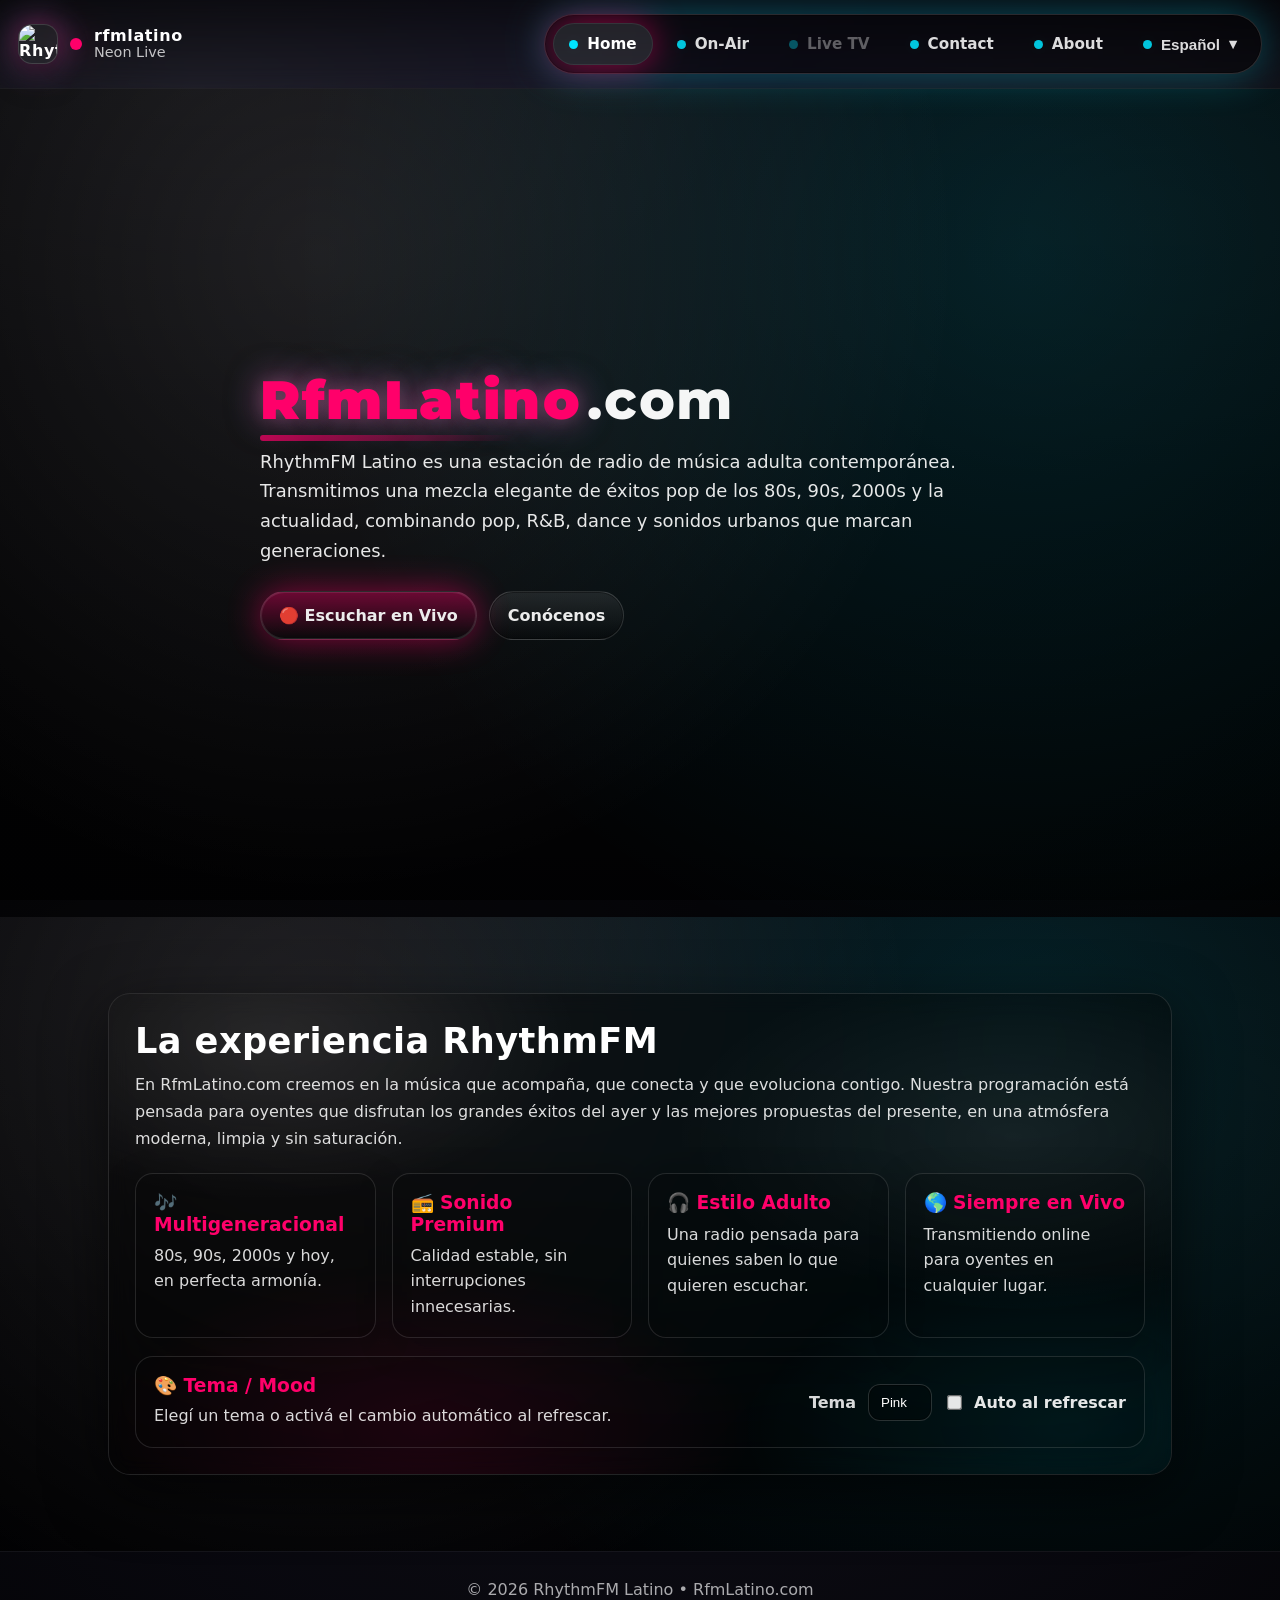
==== index.html @ 0b1e1427 "Update index.html" ====
<!DOCTYPE html>
<html lang="es" data-mood="pink">
<head>
<meta charset="UTF-8" />
<meta name="viewport" content="width=device-width, initial-scale=1.0" />
<title>RfmLatino.com | RhythmFM Latino</title>

<link rel="preconnect" href="https://fonts.googleapis.com">
<link rel="preconnect" href="https://fonts.gstatic.com" crossorigin>
<link href="https://fonts.googleapis.com/css2?family=Montserrat:wght@700;800;900&display=swap" rel="stylesheet">


<style>

.wordmark{
  font-family: "Montserrat", system-ui, sans-serif;
  font-weight: 900;
  letter-spacing: .5px;
  text-transform: none;
  display:inline-flex;
  align-items:baseline;
  gap:0;
}

.wordmark .brandA{
  color: var(--accent);
  text-shadow: 0 0 18px rgba(255,255,255,.15), var(--glow), var(--glow2);
  position:relative;
  padding-right:6px;
}

.wordmark .brandA::after{
  content:"";
  position:absolute;
  left:0;
  bottom:-8px;
  width: 78%;
  height: 6px;
  border-radius: 999px;
  background: linear-gradient(90deg, var(--accent), transparent);
  opacity:.7;
  filter: blur(.2px);
}

.wordmark .brandB{
  color:#fff;
  font-weight:800;
  opacity:.96;
}


  :root{
    --accent:#ff006a;
    --accent2:#ff6bd6;
    --accent3:#00e5ff;

    --bg1:#171628;
    --bg2:#050508;

    --card: rgba(0,0,0,.42);
    --border: rgba(255,255,255,.12);
    --shadow: 0 18px 60px rgba(0,0,0,.60);
    --glow: 0 0 34px rgba(255,0,106,.55);
    --glow2: 0 0 42px rgba(0,229,255,.32);
  }

  /* ===== MOODS ===== */
  [data-mood="pink"]{--accent:#ff006a;--accent2:#ff6bd6;--accent3:#00e5ff;--bg1:#171628;--bg2:#050508;--glow:0 0 34px rgba(255,0,106,.55);--glow2:0 0 42px rgba(0,229,255,.32);}
  [data-mood="green"]{--accent:#29ff7a;--accent2:#b7ffd8;--accent3:#00ffd5;--bg1:#0b1b12;--bg2:#040906;--glow:0 0 34px rgba(41,255,122,.45);--glow2:0 0 42px rgba(0,255,213,.28);}
  [data-mood="vapor"]{--accent:#7c4dff;--accent2:#49d6ff;--accent3:#ff4fd8;--bg1:#120d2a;--bg2:#05040b;--glow:0 0 38px rgba(124,77,255,.55);--glow2:0 0 42px rgba(255,79,216,.24);}
  [data-mood="chill"]{--accent:#ffb703;--accent2:#8ecae6;--accent3:#fb8500;--bg1:#171a1d;--bg2:#070709;--glow:0 0 34px rgba(255,183,3,.30);--glow2:0 0 38px rgba(142,202,230,.22);}

  *{box-sizing:border-box}
  html,body{height:100%}
  html{scroll-behavior:smooth}
  body{
    margin:0;
    font-family:system-ui,-apple-system,Segoe UI,Roboto,Arial,sans-serif;
    color:#fff;
    background:
      radial-gradient(900px 520px at 15% 10%, rgba(255,255,255,.08), transparent 60%),
      radial-gradient(820px 480px at 90% 25%, rgba(255,255,255,.06), transparent 55%),
      radial-gradient(circle at top, var(--bg1), var(--bg2));
    overflow-x:hidden;
  }

  /* ===== Global header bar (same style) ===== */
  .siteHeader{
    position:sticky;
    top:0;
    z-index:9999;
    padding:14px 18px;
    display:flex;
    align-items:center;
    justify-content:space-between;
    gap:14px;
    background: linear-gradient(180deg, rgba(0,0,0,.55), rgba(0,0,0,.10));
    backdrop-filter: blur(10px);
    border-bottom: 1px solid rgba(255,255,255,.08);
  }

  .brandMini{
    display:flex;
    align-items:center;
    gap:12px;
    min-width:180px;
  }

  .brandLogo{
    width:40px;
    height:40px;
    border-radius:14px;
    display:grid;
    place-items:center;
    font-weight:900;
    letter-spacing:.6px;
    background: rgba(255,255,255,.07);
    border:1px solid rgba(255,255,255,.14);
    box-shadow: 0 14px 30px rgba(0,0,0,.35), var(--glow), var(--glow2);
    overflow:hidden;
    user-select:none;
  }
  .brandLogo img{width:100%;height:100%;object-fit:cover;display:block}

  .brandDot{
    width:12px;height:12px;border-radius:50%;
    background: var(--accent);
    box-shadow: var(--glow);
    animation:pulse 1.1s infinite;
  }
  @keyframes pulse{0%,100%{transform:scale(1);opacity:1}50%{transform:scale(1.35);opacity:.65}}

  .brandText{display:flex;flex-direction:column;line-height:1.1}
  .brandText strong{font-weight:900;letter-spacing:.6px;text-transform:lowercase}
  .brandText span{opacity:.75;font-size:.9rem}

  .menuBar{
    display:flex;
    align-items:center;
    justify-content:flex-end;
    gap:10px;
    flex-wrap:wrap;
    margin-left:auto;
  }

  .menuPills{
    display:inline-flex;
    align-items:center;
    gap:8px;
    padding:8px;
    border-radius:999px;
    border:1px solid rgba(255,255,255,.14);
    background: rgba(0,0,0,.28);
    box-shadow: 0 0 0 1px rgba(0,0,0,.35) inset, var(--glow2);
  }
  .menuPills a, .menuPills button{
    appearance:none;
    border:0;
    background:transparent;
    color:#fff;
    text-decoration:none;
    font-weight:900;
    font-size:.95rem;
    padding:12px 16px;
    border-radius:999px;
    cursor:pointer;
    opacity:.86;
    transition: opacity .12s ease, transform .12s ease, background .12s ease, box-shadow .12s ease;
    display:inline-flex;
    align-items:center;
    gap:9px;
    user-select:none;
    white-space:nowrap;
  }
  .menuPills a:hover, .menuPills button:hover{
    opacity:1;
    transform: translateY(-1px);
    background: rgba(255,255,255,.07);
    box-shadow: 0 12px 28px rgba(0,0,0,.22), var(--glow2);
  }
  .menuPills a.active{
    opacity:1;
    background: rgba(255,255,255,.10);
    box-shadow: 0 0 0 1px rgba(255,255,255,.08) inset, var(--glow);
  }
  .menuPills .dot{
    width:9px;height:9px;border-radius:50%;
    background: var(--accent3);
    box-shadow: var(--glow2);
  }
  .menuPills .disabled{
    opacity:.35 !important;
    cursor:not-allowed !important;
    transform:none !important;
    background:transparent !important;
    box-shadow:none !important;
    pointer-events:none;
  }

  /* Language dropdown */
  .langWrap{position:relative;display:inline-flex}
  .langBtn{
    appearance:none;
    border:0;
    background:transparent;
    color:#fff;
    font-weight:900;
    font-size:.95rem;
    padding:12px 16px;
    border-radius:999px;
    cursor:pointer;
    opacity:.86;
    display:inline-flex;
    align-items:center;
    gap:9px;
    transition: opacity .12s ease, transform .12s ease, background .12s ease, box-shadow .12s ease;
  }
  .langBtn:hover{
    opacity:1;
    transform: translateY(-1px);
    background: rgba(255,255,255,.07);
    box-shadow: 0 12px 28px rgba(0,0,0,.22), var(--glow2);
  }
  .langMenu{
    position:absolute;
    top: calc(100% + 10px);
    right:0;
    min-width:180px;
    padding:8px;
    border-radius:16px;
    border:1px solid rgba(255,255,255,.14);
    background: rgba(0,0,0,.55);
    backdrop-filter: blur(10px);
    box-shadow: 0 20px 60px rgba(0,0,0,.55), var(--glow2);
    display:none;
    z-index:10000;
  }
  .langMenu button{
    width:100%;
    padding:10px 12px;
    border-radius:12px;
    border:0;
    background:transparent;
    color:#fff;
    font-weight:800;
    cursor:pointer;
    opacity:.92;
    text-align:left;
  }
  .langMenu button:hover{background: rgba(255,255,255,.08);opacity:1}
  .langWrap.open .langMenu{display:block}

  /* Mobile menu button + drawer */
  .mBtn{
    display:none;
    width:46px;height:46px;
    border-radius:999px;
    border:1px solid rgba(255,255,255,.14);
    background: rgba(0,0,0,.28);
    box-shadow: 0 0 0 1px rgba(0,0,0,.35) inset, var(--glow2);
    cursor:pointer;
    color:#fff;
    font-weight:900;
  }
  .drawer{
    display:none;
    position:fixed;
    top:74px;
    right:16px;
    left:16px;
    z-index:10001;
    border-radius:18px;
    border:1px solid rgba(255,255,255,.14);
    background: rgba(0,0,0,.62);
    backdrop-filter: blur(12px);
    box-shadow: 0 22px 70px rgba(0,0,0,.60), var(--glow2);
    padding:10px;
  }
  .drawer.open{display:block}
  .drawer a{
    display:flex;
    align-items:center;
    gap:10px;
    padding:12px 14px;
    border-radius:14px;
    text-decoration:none;
    color:#fff;
    opacity:.92;
    font-weight:900;
  }
  .drawer a:hover{background: rgba(255,255,255,.08);opacity:1}
  .drawer .dot{width:9px;height:9px;border-radius:50%;background:var(--accent3);box-shadow:var(--glow2)}

  @media (max-width: 900px){
    .brandMini{display:none;}
    .menuPills{display:none;}
    .mBtn{display:inline-flex;align-items:center;justify-content:center;}
    .siteHeader{justify-content:flex-end;}
  }

  /* ===== Parallax sections ===== */
  .parallax{
    position:relative;
    background-size:cover;
    background-position:center;
    background-repeat:no-repeat;
    background-attachment: fixed;
  }
  @supports (-webkit-touch-callout: none){
    .parallax{ background-attachment: scroll; } /* iOS fallback */
  }
  .overlay{
    position:absolute; inset:0;
    background:
      radial-gradient(circle at 25% 20%, rgba(255,255,255,.10), transparent 55%),
      radial-gradient(circle at 80% 20%, rgba(0,229,255,.12), transparent 60%),
      linear-gradient(180deg, rgba(0,0,0,.72), rgba(0,0,0,.82));
  }
  .container{
    position:relative;
    z-index:2;
    max-width:1100px;
    margin:0 auto;
    padding: 76px 18px;
  }

  /* ===== Hero ===== */
  .hero{
    min-height: calc(100vh - 72px);
    display:flex;
    align-items:center;
  }
  .hero h1{
    margin:0 0 14px;
    font-size: clamp(2.2rem, 5vw, 3.4rem);
    letter-spacing:1.6px;
    font-weight:900;
  }
  .hero h1 span{color:var(--accent)}
  .hero p{
    max-width:760px;
    line-height:1.65;
    opacity:.90;
    font-size: clamp(1rem, 1.4vw, 1.15rem);
    margin:0;
  }

  .actions{
    margin-top:26px;
    display:flex;
    gap:12px;
    flex-wrap:wrap;
  }
  .btn{
    display:inline-flex;
    align-items:center;
    gap:10px;
    padding:14px 18px;
    border-radius:999px;
    border:1px solid rgba(255,255,255,.14);
    background:linear-gradient(180deg, rgba(255,255,255,.10), rgba(0,0,0,.24));
    color:#fff;
    text-decoration:none;
    font-weight:900;
    opacity:.92;
    transition:transform .12s ease, box-shadow .12s ease, opacity .12s ease, background .12s ease;
    box-shadow: 0 0 0 1px rgba(0,0,0,.35) inset;
  }
  .btn:hover{
    transform: translateY(-1px);
    opacity:1;
    box-shadow: 0 16px 36px rgba(0,0,0,.35), var(--glow2);
    background: rgba(255,255,255,.08);
  }
  .btnPrimary{
    background: linear-gradient(180deg, rgba(255,0,106,.42), rgba(0,0,0,.25));
    box-shadow: 0 0 0 1px rgba(255,255,255,.10) inset, var(--glow);
  }
  .btnPrimary:hover{box-shadow: 0 16px 36px rgba(0,0,0,.35), var(--glow), var(--glow2)}

  /* ===== Cards / sections ===== */
  .card{
    width:100%;
    background:var(--card);
    border:1px solid var(--border);
    border-radius:22px;
    box-shadow:var(--shadow);
    backdrop-filter:blur(10px);
    padding:26px;
    position:relative;
    overflow:hidden;
  }
  .card::before{
    content:""; position:absolute; inset:-2px; pointer-events:none;
    background:
      radial-gradient(520px 260px at 30% 90%, rgba(255,0,106,.12), transparent 65%),
      radial-gradient(520px 260px at 90% 90%, rgba(0,229,255,.10), transparent 65%),
      radial-gradient(520px 280px at 15% 10%, rgba(255,255,255,.09), transparent 60%),
      radial-gradient(620px 320px at 85% 30%, rgba(255,255,255,.07), transparent 55%);
  }
  .card > *{position:relative; z-index:1}
  .sectionTitle{
    margin:0 0 10px;
    font-size: clamp(1.6rem, 3vw, 2.2rem);
    letter-spacing:.4px;
  }
  .muted{opacity:.86; line-height:1.7; margin:0}

  .features{
    margin-top:20px;
    display:grid;
    grid-template-columns: repeat(auto-fit, minmax(220px,1fr));
    gap:16px;
  }
  .feature{
    border:1px solid rgba(255,255,255,.12);
    background:rgba(0,0,0,.22);
    border-radius:18px;
    padding:18px;
    box-shadow:0 10px 34px rgba(0,0,0,.25);
  }
  .feature h3{
    margin:0 0 8px;
    color: var(--accent);
    font-weight:900;
  }
  .feature p{margin:0; opacity:.85; line-height:1.6}

  /* Select styling (for mood dropdown) */
  select{
    appearance:none;
    background:rgba(0,0,0,.25);
    color:#fff;
    border:1px solid rgba(255,255,255,.16);
    border-radius:12px;
    padding:10px 12px;
    outline:none;
    cursor:pointer;
    box-shadow:0 0 0 1px rgba(0,0,0,.35) inset;
  }
  select:focus{box-shadow:0 0 0 4px rgba(255,255,255,.08),var(--glow2)}
  option{background:#0b0b10}

  footer{
    padding: 28px 18px;
    text-align:center;
    opacity:.65;
    border-top: 1px solid rgba(255,255,255,.08);
    background: rgba(0,0,0,.25);
  }
</style>
</head>

<body>

<header class="siteHeader">
  <div class="brandMini">
    <div class="brandLogo" id="brandLogo" aria-label="Radio logo">RF</div>
    <span class="brandDot" aria-hidden="true"></span>
    <div class="brandText">
      <strong>rfmlatino</strong>
      <span id="hdrNeonLive">Neon Live</span>
    </div>
  </div>

  <div class="menuBar">
    <button class="mBtn" id="mBtn" type="button" aria-label="Abrir menú" aria-expanded="false">☰</button>

    <nav class="menuPills" aria-label="Navegación principal">
      <a href="#home" id="navHome"><span class="dot"></span><span id="tHome">Home</span></a>
      <a href="https://radio.mygochez.com/" id="navOnAir"><span class="dot"></span><span id="tOnAir">On-Air</span></a>
      <a class="disabled" title="Próximamente"><span class="dot"></span><span id="tLiveTv">Live TV</span></a>
      <a href="https://contacto.mygochez.com" id="navContact"><span class="dot"></span><span id="tContact">Contact</span></a>
      <a href="https://www.mygochez.com/terms-of-use" id="navAbout"><span class="dot"></span><span id="tAbout">About</span></a>

      <div class="langWrap" id="langWrap">
        <button class="langBtn" id="langBtn" type="button" aria-haspopup="true" aria-expanded="false">
          <span class="dot"></span><span id="langLabel">Español</span> ▾
        </button>
        <div class="langMenu" id="langMenu" role="menu" aria-label="Seleccionar idioma">
          <button type="button" data-lang="es" role="menuitem">Español</button>
          <button type="button" data-lang="en" role="menuitem">English</button>
          <button type="button" data-lang="pt" role="menuitem">Português</button>
        </div>
      </div>
    </nav>
  </div>
</header>

<div class="drawer" id="drawer" aria-label="Menú móvil">
  <a href="#home"><span class="dot"></span><span id="mHome">Home</span></a>
  <a href="https://radio.mygochez.com/"><span class="dot"></span><span id="mOnAir">On-Air</span></a>
  <a href="https://contacto.mygochez.com"><span class="dot"></span><span id="mContact">Contact</span></a>
  <a href="https://www.mygochez.com/terms-of-use"><span class="dot"></span><span id="mAbout">About</span></a>
</div>

<section class="hero parallax" id="home"
  style="background-image:url('https://images.unsplash.com/photo-1511379938547-c1f69419868d?auto=format&fit=crop&w=2000&q=80');">
  <div class="overlay"></div>
  <div class="container">
    <h1 class="wordmark">
  <span class="brandA">RfmLatino</span><span class="brandB">.com</span>
</h1>
    <p id="heroText">
      RhythmFM Latino es una estación de radio de música adulta contemporánea.
      Transmitimos una mezcla elegante de éxitos pop de los 80s, 90s, 2000s y la actualidad,
      combinando pop, R&B, dance y sonidos urbanos que marcan generaciones.
    </p>

    <div class="actions">
      <a class="btn btnPrimary" href="https://radio.mygochez.com" id="btnListen">🔴 Escuchar en Vivo</a>
      <a class="btn" href="https://www.mygochez.com/terms-of-use" id="btnMeet">Conócenos</a>
    </div>
  </div>
</section>

<section class="parallax" id="about"
  style="background-image:url('https://images.unsplash.com/photo-1524678606370-a47ad25cb82a?auto=format&fit=crop&w=2000&q=80');">
  <div class="overlay"></div>
  <div class="container">
    <div class="card">
      <h2 class="sectionTitle" id="aboutTitle">La experiencia RhythmFM</h2>
      <p class="muted" id="aboutText">
        En RfmLatino.com creemos en la música que acompaña, que conecta y que evoluciona contigo.
        Nuestra programación está pensada para oyentes que disfrutan los grandes éxitos del ayer
        y las mejores propuestas del presente, en una atmósfera moderna, limpia y sin saturación.
      </p>

      <div class="features" id="features">
        <div class="feature">
          <h3 id="f1t">🎶 Multigeneracional</h3>
          <p id="f1p">80s, 90s, 2000s y hoy, en perfecta armonía.</p>
        </div>
        <div class="feature">
          <h3 id="f2t">📻 Sonido Premium</h3>
          <p id="f2p">Calidad estable, sin interrupciones innecesarias.</p>
        </div>
        <div class="feature">
          <h3 id="f3t">🎧 Estilo Adulto</h3>
          <p id="f3p">Una radio pensada para quienes saben lo que quieren escuchar.</p>
        </div>
        <div class="feature">
          <h3 id="f4t">🌎 Siempre en Vivo</h3>
          <p id="f4p">Transmitiendo online para oyentes en cualquier lugar.</p>
        </div>
      </div>

      <!-- Mood module (NEW) -->
      <div style="margin-top:18px">
        <div class="feature" style="display:flex;align-items:center;justify-content:space-between;gap:14px;flex-wrap:wrap">
          <div style="display:flex;flex-direction:column;gap:6px">
            <h3 style="margin:0;color:var(--accent);font-weight:900" id="moodTitle">🎨 Tema / Mood</h3>
            <p style="margin:0;opacity:.85" id="moodDesc">Elegí un tema o activá el cambio automático al refrescar.</p>
          </div>

          <div style="display:flex;align-items:center;gap:12px;flex-wrap:wrap">
            <label for="moodSelHome" style="opacity:.85;font-weight:800" id="moodLbl">Tema</label>
            <select id="moodSelHome" aria-label="Seleccionar tema">
              <option value="pink">Pink</option>
              <option value="green">Green</option>
              <option value="vapor">Vapor</option>
              <option value="chill">Chill</option>
            </select>

            <label style="display:inline-flex;align-items:center;gap:10px;opacity:.9;font-weight:800;cursor:pointer">
              <input id="autoMood" type="checkbox" style="transform:scale(1.15);accent-color:var(--accent);cursor:pointer" />
              <span id="autoLbl">Auto al refrescar</span>
            </label>
          </div>
        </div>
      </div>

    </div>
  </div>
</section>

<footer>© <span id="y"></span> RhythmFM Latino • RfmLatino.com</footer>

<script>
  // Year
  document.getElementById("y").textContent = new Date().getFullYear();

  // Optional logo URL
  const LOGO_URL = "https://www.mygochez.com/logo.png"; // pon tu logo cuando lo tengas
  const brandLogo = document.getElementById("brandLogo");
  if (LOGO_URL && brandLogo){
    brandLogo.innerHTML = `<img src="${LOGO_URL}" alt="RhythmFM Latino">`;
    brandLogo.setAttribute("aria-label", "RhythmFM Latino logo");
  }

  // Active tab
  document.getElementById("navHome")?.classList.add("active");

  // Mobile drawer
  const mBtn = document.getElementById("mBtn");
  const drawer = document.getElementById("drawer");

  function closeDrawer(){
    drawer.classList.remove("open");
    mBtn?.setAttribute("aria-expanded","false");
  }

  mBtn?.addEventListener("click", () => {
    const open = drawer.classList.toggle("open");
    mBtn.setAttribute("aria-expanded", open ? "true" : "false");
  });

  drawer.querySelectorAll("a").forEach(a => a.addEventListener("click", closeDrawer));
  document.addEventListener("click", (e) => {
    if (!drawer.contains(e.target) && !mBtn.contains(e.target)) closeDrawer();
  });

  // ===== i18n =====
  const I18N = {
    es:{
      langLabel:"Español",
      header:{neon:"Neon Live"},
      menu:{home:"Home", onair:"On-Air", livetv:"Live TV", contact:"Contact", about:"About"},
      mobile:{home:"Home", onair:"On-Air", contact:"Contact", about:"About"},
      home:{
        heroText:"RhythmFM Latino es una estación de radio de música adulta contemporánea. Transmitimos una mezcla elegante de éxitos pop de los 80s, 90s, 2000s y la actualidad, combinando pop, R&B, dance y sonidos urbanos que marcan generaciones.",
        btnListen:"🔴 Escuchar en Vivo",
        btnMeet:"Conócenos",
        aboutTitle:"La experiencia RhythmFM",
        aboutText:"En RfmLatino.com creemos en la música que acompaña, que conecta y que evoluciona contigo. Nuestra programación está pensada para oyentes que disfrutan los grandes éxitos del ayer y las mejores propuestas del presente, en una atmósfera moderna, limpia y sin saturación.",
        f1t:"🎶 Multigeneracional", f1p:"80s, 90s, 2000s y hoy, en perfecta armonía.",
        f2t:"📻 Sonido Premium", f2p:"Calidad estable, sin interrupciones innecesarias.",
        f3t:"🎧 Estilo Adulto", f3p:"Una radio pensada para quienes saben lo que quieren escuchar.",
        f4t:"🌎 Siempre en Vivo", f4p:"Transmitiendo online para oyentes en cualquier lugar."
      }
    },
    en:{
      langLabel:"English",
      header:{neon:"Neon Live"},
      menu:{home:"Home", onair:"On-Air", livetv:"Live TV", contact:"Contact", about:"About"},
      mobile:{home:"Home", onair:"On-Air", contact:"Contact", about:"About"},
      home:{
        heroText:"RhythmFM Latino is an adult contemporary radio station. We stream an elegant blend of pop hits from the 80s, 90s, 2000s and today—mixing pop, R&B, dance and urban sounds that shaped generations.",
        btnListen:"🔴 Listen Live",
        btnMeet:"About us",
        aboutTitle:"The RhythmFM experience",
        aboutText:"At RfmLatino.com we believe in music that stays with you, connects you, and evolves with you. Our programming is built for listeners who love classics and today’s best picks—modern, clean and never noisy.",
        f1t:"🎶 Multi-generational", f1p:"80s, 90s, 2000s and today—perfectly balanced.",
        f2t:"📻 Premium sound", f2p:"Stable quality, no unnecessary interruptions.",
        f3t:"🎧 Adult style", f3p:"A station for people who know what they want.",
        f4t:"🌎 Always live", f4p:"Streaming online for listeners anywhere."
      }
    },
    pt:{
      langLabel:"Português",
      header:{neon:"Neon Live"},
      menu:{home:"Home", onair:"On-Air", livetv:"Live TV", contact:"Contato", about:"Sobre"},
      mobile:{home:"Home", onair:"On-Air", contact:"Contato", about:"Sobre"},
      home:{
        heroText:"RhythmFM Latino é uma rádio adulto contemporânea. Transmitimos uma mistura elegante de sucessos pop dos anos 80, 90, 2000 e atuais—combinando pop, R&B, dance e sons urbanos que marcaram gerações.",
        btnListen:"🔴 Ouvir ao vivo",
        btnMeet:"Conheça-nos",
        aboutTitle:"A experiência RhythmFM",
        aboutText:"Na RfmLatino.com acreditamos na música que acompanha, conecta e evolui com você. Nossa programação é pensada para quem curte os grandes sucessos do passado e as melhores propostas do presente, com um clima moderno, limpo e sem excesso.",
        f1t:"🎶 Multigeracional", f1p:"Anos 80, 90, 2000 e hoje, em harmonia.",
        f2t:"📻 Som premium", f2p:"Qualidade estável, sem interrupções desnecessárias.",
        f3t:"🎧 Estilo adulto", f3p:"Uma rádio para quem sabe o que quer ouvir.",
        f4t:"🌎 Sempre ao vivo", f4p:"Transmitindo online para ouvintes em qualquer lugar."
      }
    }
  };

  // ===== Language dropdown =====
  let lang = localStorage.getItem("rfm_lang") || "es";
  if(!I18N[lang]) lang = "es";

  const langWrap = document.getElementById("langWrap");
  const langBtn = document.getElementById("langBtn");
  const langLabel = document.getElementById("langLabel");

  function applyLang(code){
    lang = code;
    localStorage.setItem("rfm_lang", lang);

    // Header
    document.getElementById("hdrNeonLive").textContent = I18N[lang].header.neon;

    // Menu
    document.getElementById("tHome").textContent = I18N[lang].menu.home;
    document.getElementById("tOnAir").textContent = I18N[lang].menu.onair;
    document.getElementById("tLiveTv").textContent = I18N[lang].menu.livetv;
    document.getElementById("tContact").textContent = I18N[lang].menu.contact;
    document.getElementById("tAbout").textContent = I18N[lang].menu.about;

    // Mobile menu
    document.getElementById("mHome").textContent = I18N[lang].mobile.home;
    document.getElementById("mOnAir").textContent = I18N[lang].mobile.onair;
    document.getElementById("mContact").textContent = I18N[lang].mobile.contact;
    document.getElementById("mAbout").textContent = I18N[lang].mobile.about;

    // Home content
    document.getElementById("heroText").textContent = I18N[lang].home.heroText;
    document.getElementById("btnListen").textContent = I18N[lang].home.btnListen;
    document.getElementById("btnMeet").textContent = I18N[lang].home.btnMeet;

    document.getElementById("aboutTitle").textContent = I18N[lang].home.aboutTitle;
    document.getElementById("aboutText").textContent = I18N[lang].home.aboutText;

    document.getElementById("f1t").textContent = I18N[lang].home.f1t;
    document.getElementById("f1p").textContent = I18N[lang].home.f1p;
    document.getElementById("f2t").textContent = I18N[lang].home.f2t;
    document.getElementById("f2p").textContent = I18N[lang].home.f2p;
    document.getElementById("f3t").textContent = I18N[lang].home.f3t;
    document.getElementById("f3p").textContent = I18N[lang].home.f3p;
    document.getElementById("f4t").textContent = I18N[lang].home.f4t;
    document.getElementById("f4p").textContent = I18N[lang].home.f4p;

    // Mood module i18n (below)
    applyMoodText(lang);
  }

  // Dropdown open/close
  langBtn.addEventListener("click", () => {
    const open = langWrap.classList.toggle("open");
    langBtn.setAttribute("aria-expanded", open ? "true" : "false");
  });
  document.addEventListener("click", (e) => {
    if (!langWrap.contains(e.target)) {
      langWrap.classList.remove("open");
      langBtn.setAttribute("aria-expanded", "false");
    }
  });
  document.querySelectorAll("#langMenu button[data-lang]").forEach(b=>{
    b.addEventListener("click", ()=>{
      applyLang(b.dataset.lang);
      langWrap.classList.remove("open");
      langBtn.setAttribute("aria-expanded","false");
    });
  });

  // ===== Mood picker (Home) =====
  const MOODS = ["pink","green","vapor","chill"];
  const moodSelHome = document.getElementById("moodSelHome");
  const autoMood = document.getElementById("autoMood");

  const HOME_MOOD_I18N = {
    es:{ title:"🎨 Tema / Mood", desc:"Elegí un tema o activá el cambio automático al refrescar.", label:"Tema", auto:"Auto al refrescar" },
    en:{ title:"🎨 Theme / Mood", desc:"Pick a theme or enable automatic change on refresh.", label:"Theme", auto:"Auto on refresh" },
    pt:{ title:"🎨 Tema / Mood", desc:"Escolha um tema ou ative a troca automática ao atualizar.", label:"Tema", auto:"Auto ao atualizar" }
  };

  function applyMoodText(langCode){
    const t = HOME_MOOD_I18N[langCode] || HOME_MOOD_I18N.es;
    document.getElementById("moodTitle").textContent = t.title;
    document.getElementById("moodDesc").textContent = t.desc;
    document.getElementById("moodLbl").textContent = t.label;
    document.getElementById("autoLbl").textContent = t.auto;
  }

  function nextMoodCycle(current){
    const idx = MOODS.indexOf(current);
    return MOODS[(idx >= 0 ? idx + 1 : 0) % MOODS.length];
  }

  function setMood(m){
    document.documentElement.setAttribute("data-mood", m);
    localStorage.setItem("rfm_mood", m);
    if (moodSelHome) moodSelHome.value = m;
  }

  let savedMood = localStorage.getItem("rfm_mood") || "pink";
  if (!MOODS.includes(savedMood)) savedMood = "pink";

  const autoEnabled = localStorage.getItem("rfm_auto_mood") === "1";
  if (autoMood) autoMood.checked = autoEnabled;

  if (autoEnabled){
    setMood(nextMoodCycle(savedMood));
  } else {
    setMood(savedMood);
  }

  moodSelHome?.addEventListener("change", () => {
    localStorage.setItem("rfm_auto_mood", "0");
    if (autoMood) autoMood.checked = false;
    setMood(moodSelHome.value);
  });

  autoMood?.addEventListener("change", () => {
    localStorage.setItem("rfm_auto_mood", autoMood.checked ? "1" : "0");
  });

  // Apply initial language (this also applies mood texts)
  applyLang(lang);

  // Keep mood consistent with other pages if they set it
  const savedMoodFromOther = localStorage.getItem("rfm_mood");
  if (savedMoodFromOther && !autoEnabled){
    setMood(savedMoodFromOther);
  }
</script>

</body>
</html>
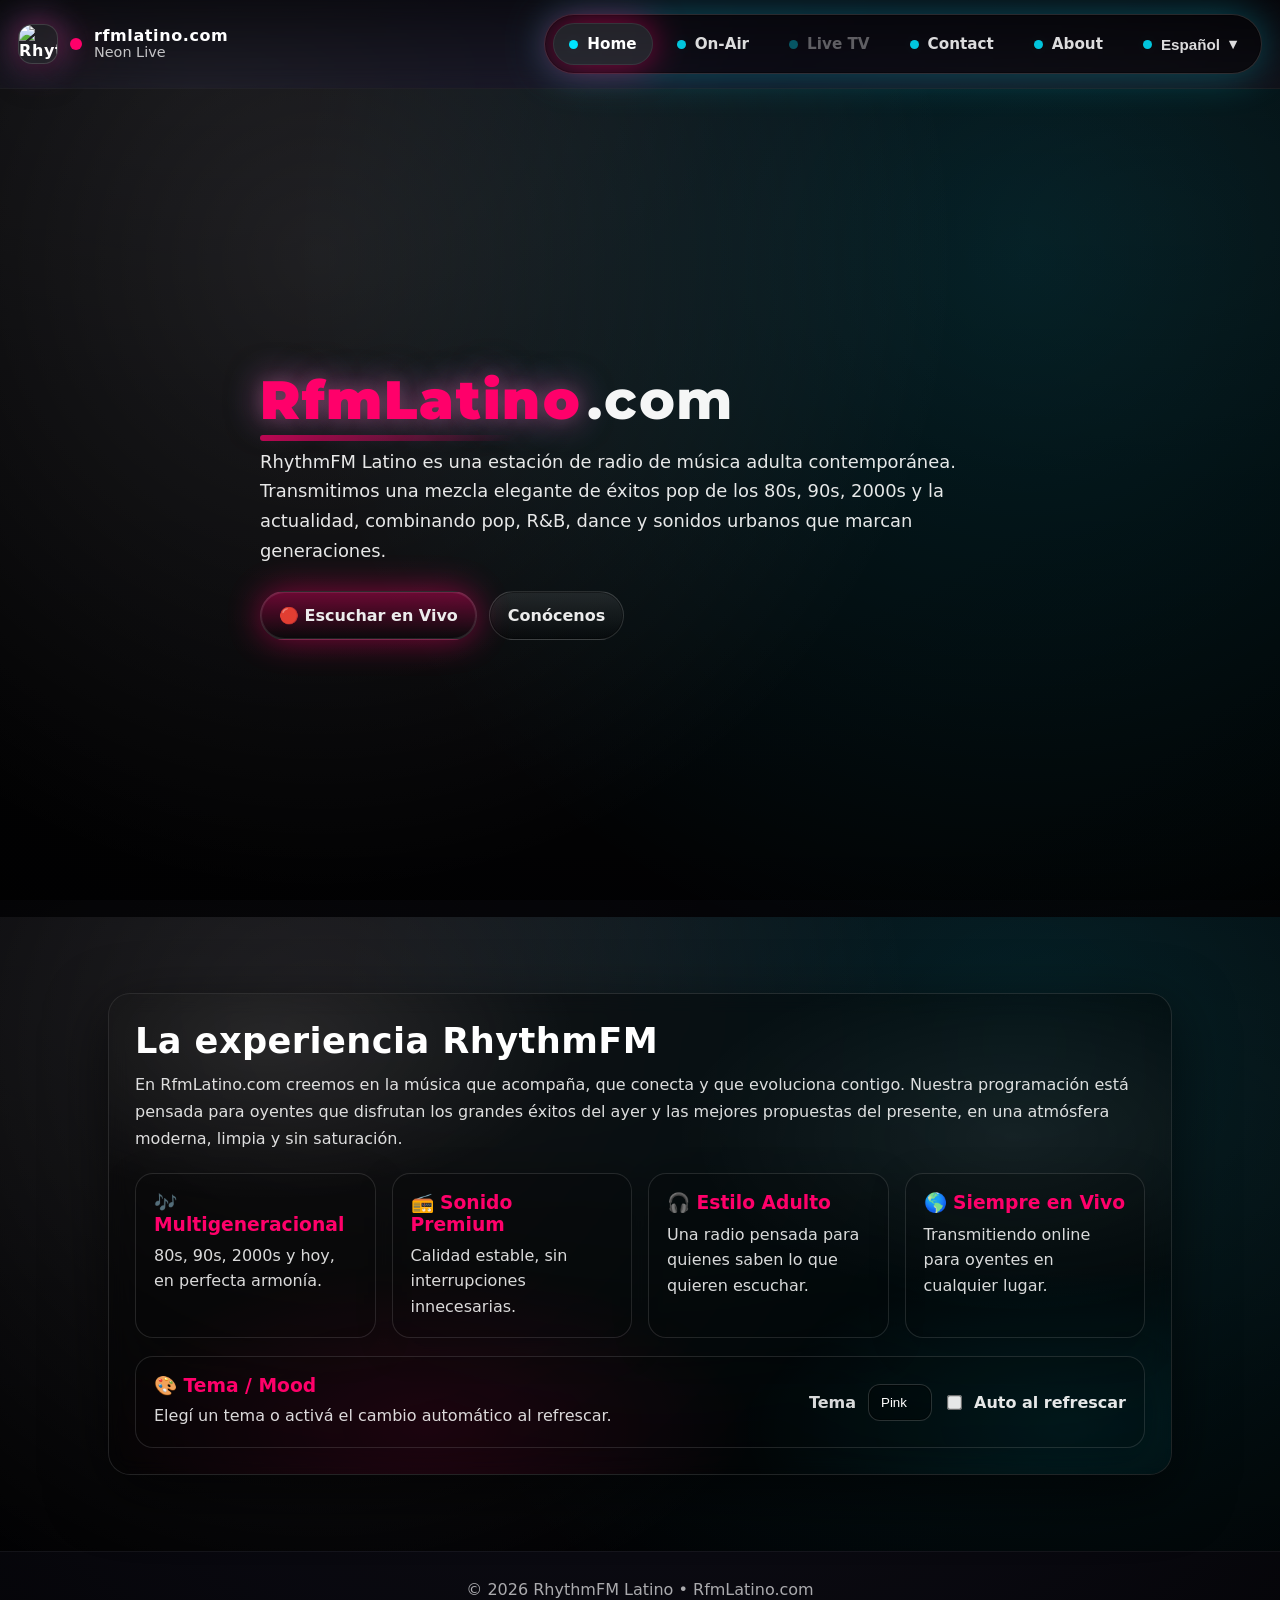
==== commit 64d2899b: "Update index.html" ====
--- a/index.html
+++ b/index.html
@@ -458,7 +458,7 @@
     <div class="brandLogo" id="brandLogo" aria-label="Radio logo">RF</div>
     <span class="brandDot" aria-hidden="true"></span>
     <div class="brandText">
-      <strong>rfmlatino</strong>
+      <strong>rfmlatino.com</strong>
       <span id="hdrNeonLive">Neon Live</span>
     </div>
   </div>
@@ -467,11 +467,11 @@
     <button class="mBtn" id="mBtn" type="button" aria-label="Abrir menú" aria-expanded="false">☰</button>
 
     <nav class="menuPills" aria-label="Navegación principal">
-      <a href="#home" id="navHome"><span class="dot"></span><span id="tHome">Home</span></a>
+      <a href="https://www.mygochez.com/" id="navHome"><span class="dot"></span><span id="tHome">Inicio</span></a>
       <a href="https://radio.mygochez.com/" id="navOnAir"><span class="dot"></span><span id="tOnAir">On-Air</span></a>
       <a class="disabled" title="Próximamente"><span class="dot"></span><span id="tLiveTv">Live TV</span></a>
-      <a href="https://contacto.mygochez.com" id="navContact"><span class="dot"></span><span id="tContact">Contact</span></a>
-      <a href="https://www.mygochez.com/terms-of-use" id="navAbout"><span class="dot"></span><span id="tAbout">About</span></a>
+      <a href="https://contacto.mygochez.com" id="navContact"><span class="dot"></span><span id="tContact">Contacto</span></a>
+      <a href="https://www.mygochez.com/terms-of-use" id="navAbout"><span class="dot"></span><span id="tAbout">Conocenos</span></a>
 
       <div class="langWrap" id="langWrap">
         <button class="langBtn" id="langBtn" type="button" aria-haspopup="true" aria-expanded="false">
@@ -488,10 +488,10 @@
 </header>
 
 <div class="drawer" id="drawer" aria-label="Menú móvil">
-  <a href="#home"><span class="dot"></span><span id="mHome">Home</span></a>
+  <a href="https://www.mygochez.com/"><span class="dot"></span><span id="mHome">Inicio</span></a>
   <a href="https://radio.mygochez.com/"><span class="dot"></span><span id="mOnAir">On-Air</span></a>
-  <a href="https://contacto.mygochez.com"><span class="dot"></span><span id="mContact">Contact</span></a>
-  <a href="https://www.mygochez.com/terms-of-use"><span class="dot"></span><span id="mAbout">About</span></a>
+  <a href="https://contacto.mygochez.com"><span class="dot"></span><span id="mContact">Contacto</span></a>
+  <a href="https://www.mygochez.com/terms-of-use"><span class="dot"></span><span id="mAbout">Conocenos</span></a>
 </div>
 
 <section class="hero parallax" id="home"
@@ -798,3 +798,4 @@
 </body>
 </html>
 
+
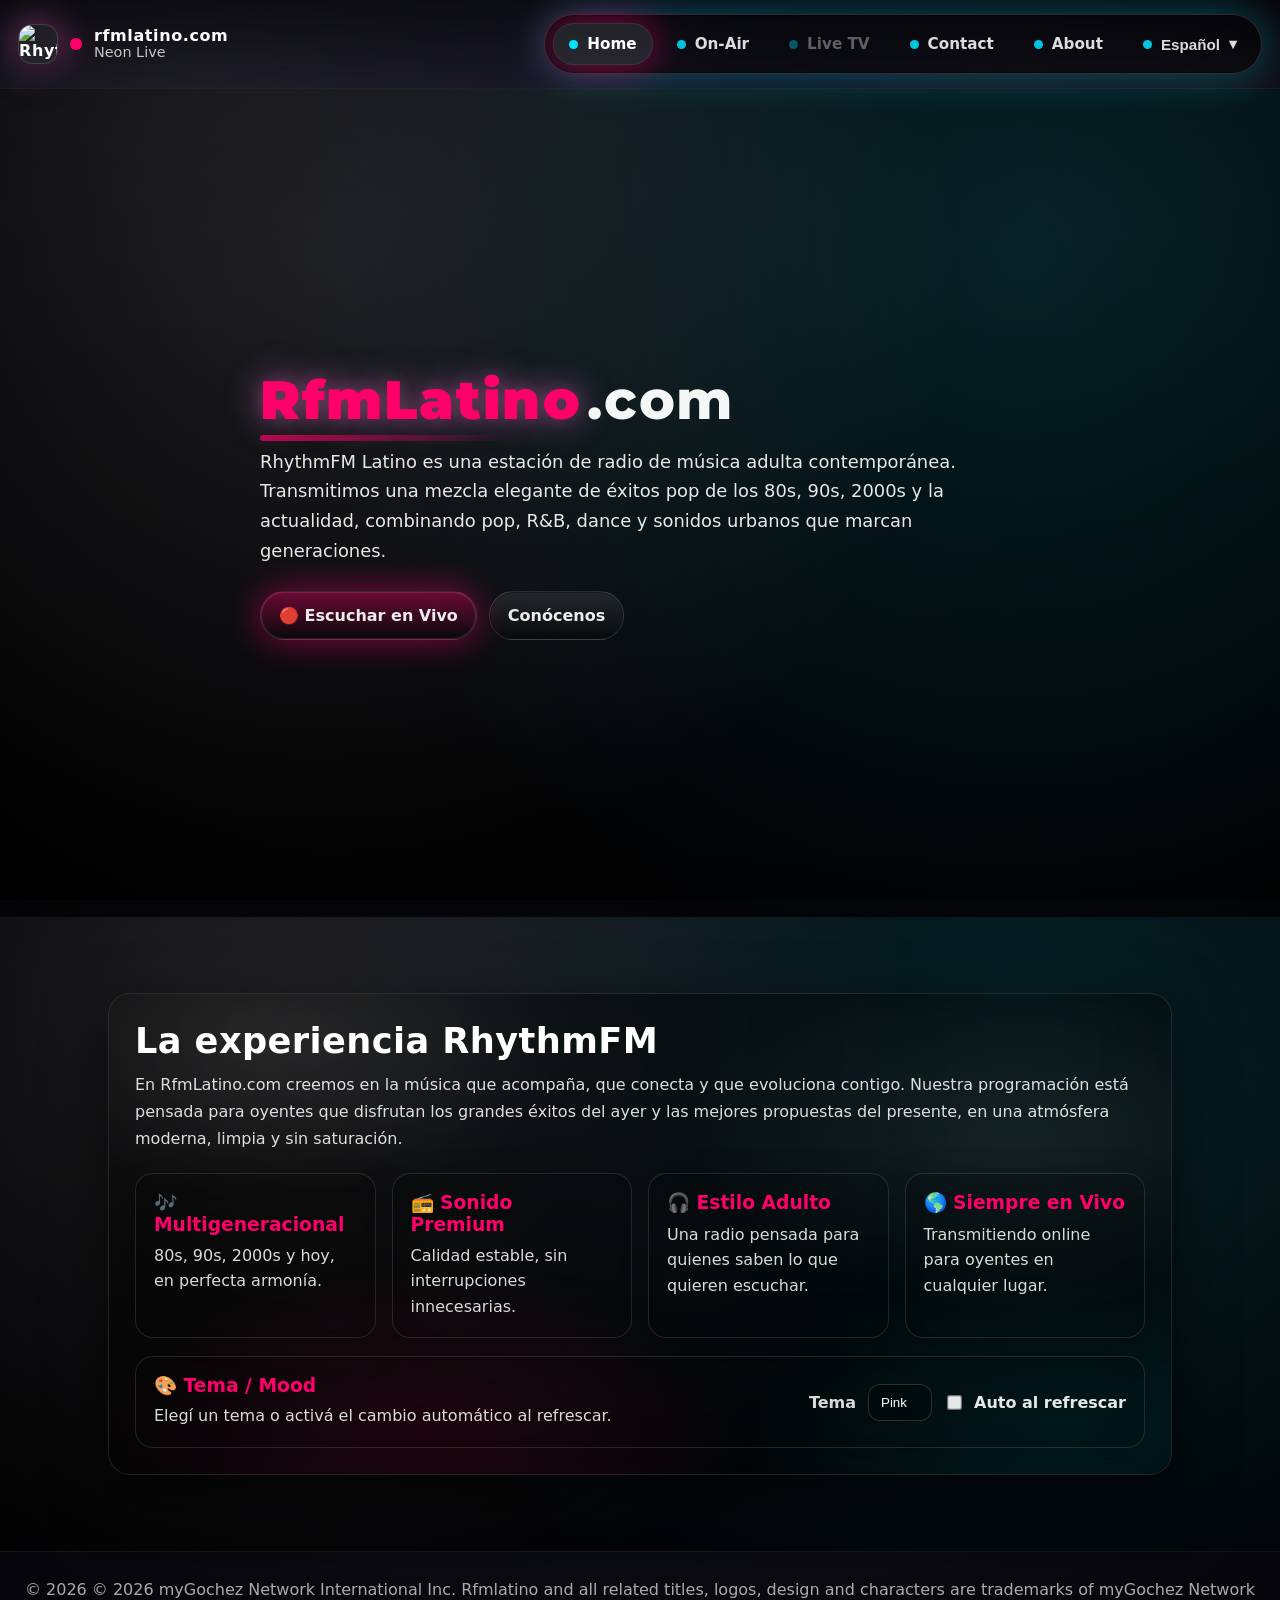
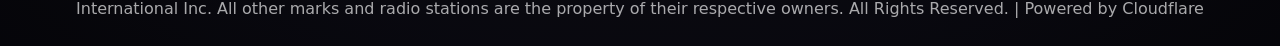
==== commit 04d2987d: "Update index.html" ====
--- a/index.html
+++ b/index.html
@@ -574,7 +574,8 @@
   </div>
 </section>
 
-<footer>© <span id="y"></span> RhythmFM Latino • RfmLatino.com</footer>
+<footer>© <span id="y"></span> © 2026 myGochez Network International Inc. Rfmlatino and all related titles, logos, design and characters are trademarks of myGochez Network International Inc. All other marks and radio stations are the property of their respective owners. All Rights Reserved. | Powered by Cloudflare
+</footer>
 
 <script>
   // Year
@@ -799,3 +800,4 @@
 </html>
 
 
+
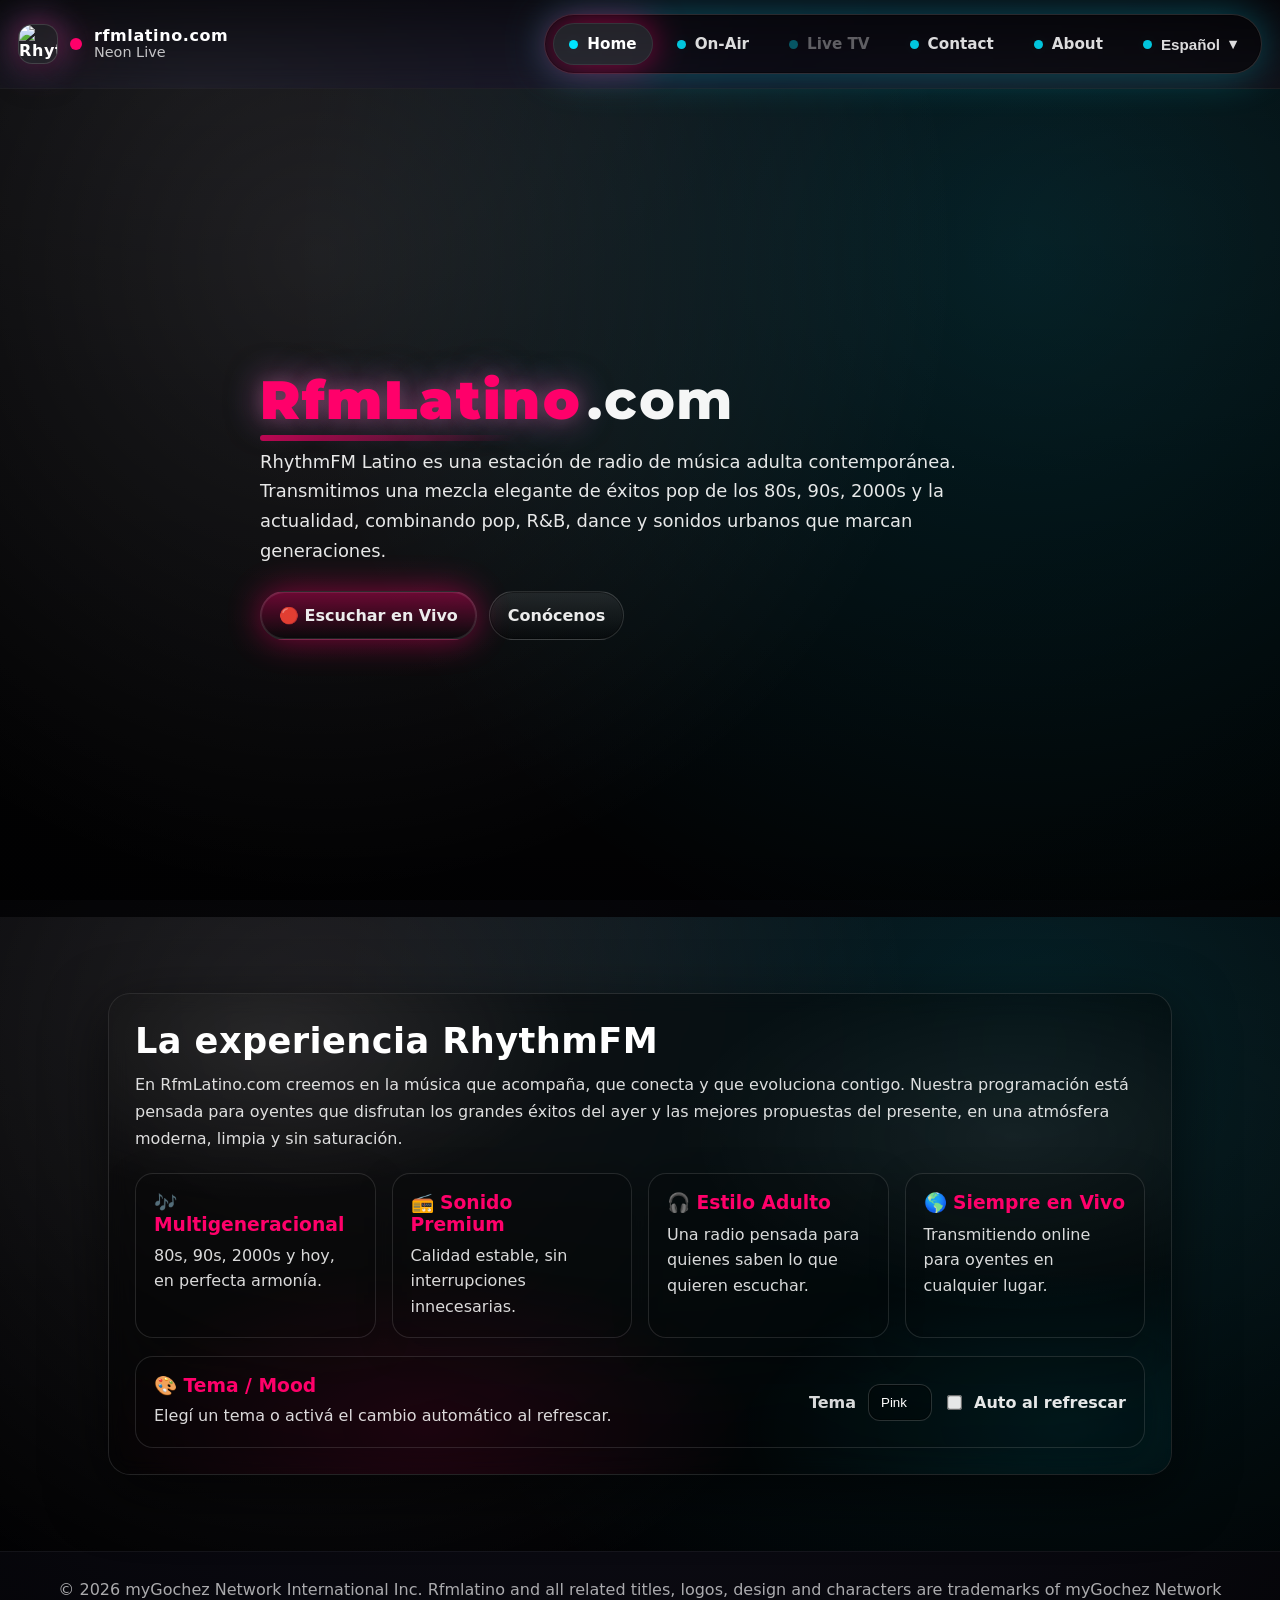
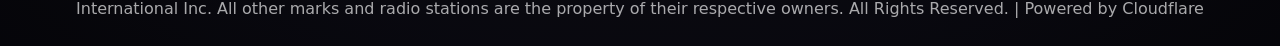
==== commit 482ebb63: "Update index.html" ====
--- a/index.html
+++ b/index.html
@@ -574,7 +574,7 @@
   </div>
 </section>
 
-<footer>© <span id="y"></span> © 2026 myGochez Network International Inc. Rfmlatino and all related titles, logos, design and characters are trademarks of myGochez Network International Inc. All other marks and radio stations are the property of their respective owners. All Rights Reserved. | Powered by Cloudflare
+<footer>© <span id="y"></span> myGochez Network International Inc. Rfmlatino and all related titles, logos, design and characters are trademarks of myGochez Network International Inc. All other marks and radio stations are the property of their respective owners. All Rights Reserved. | Powered by Cloudflare
 </footer>
 
 <script>
@@ -801,3 +801,4 @@
 
 
 
+
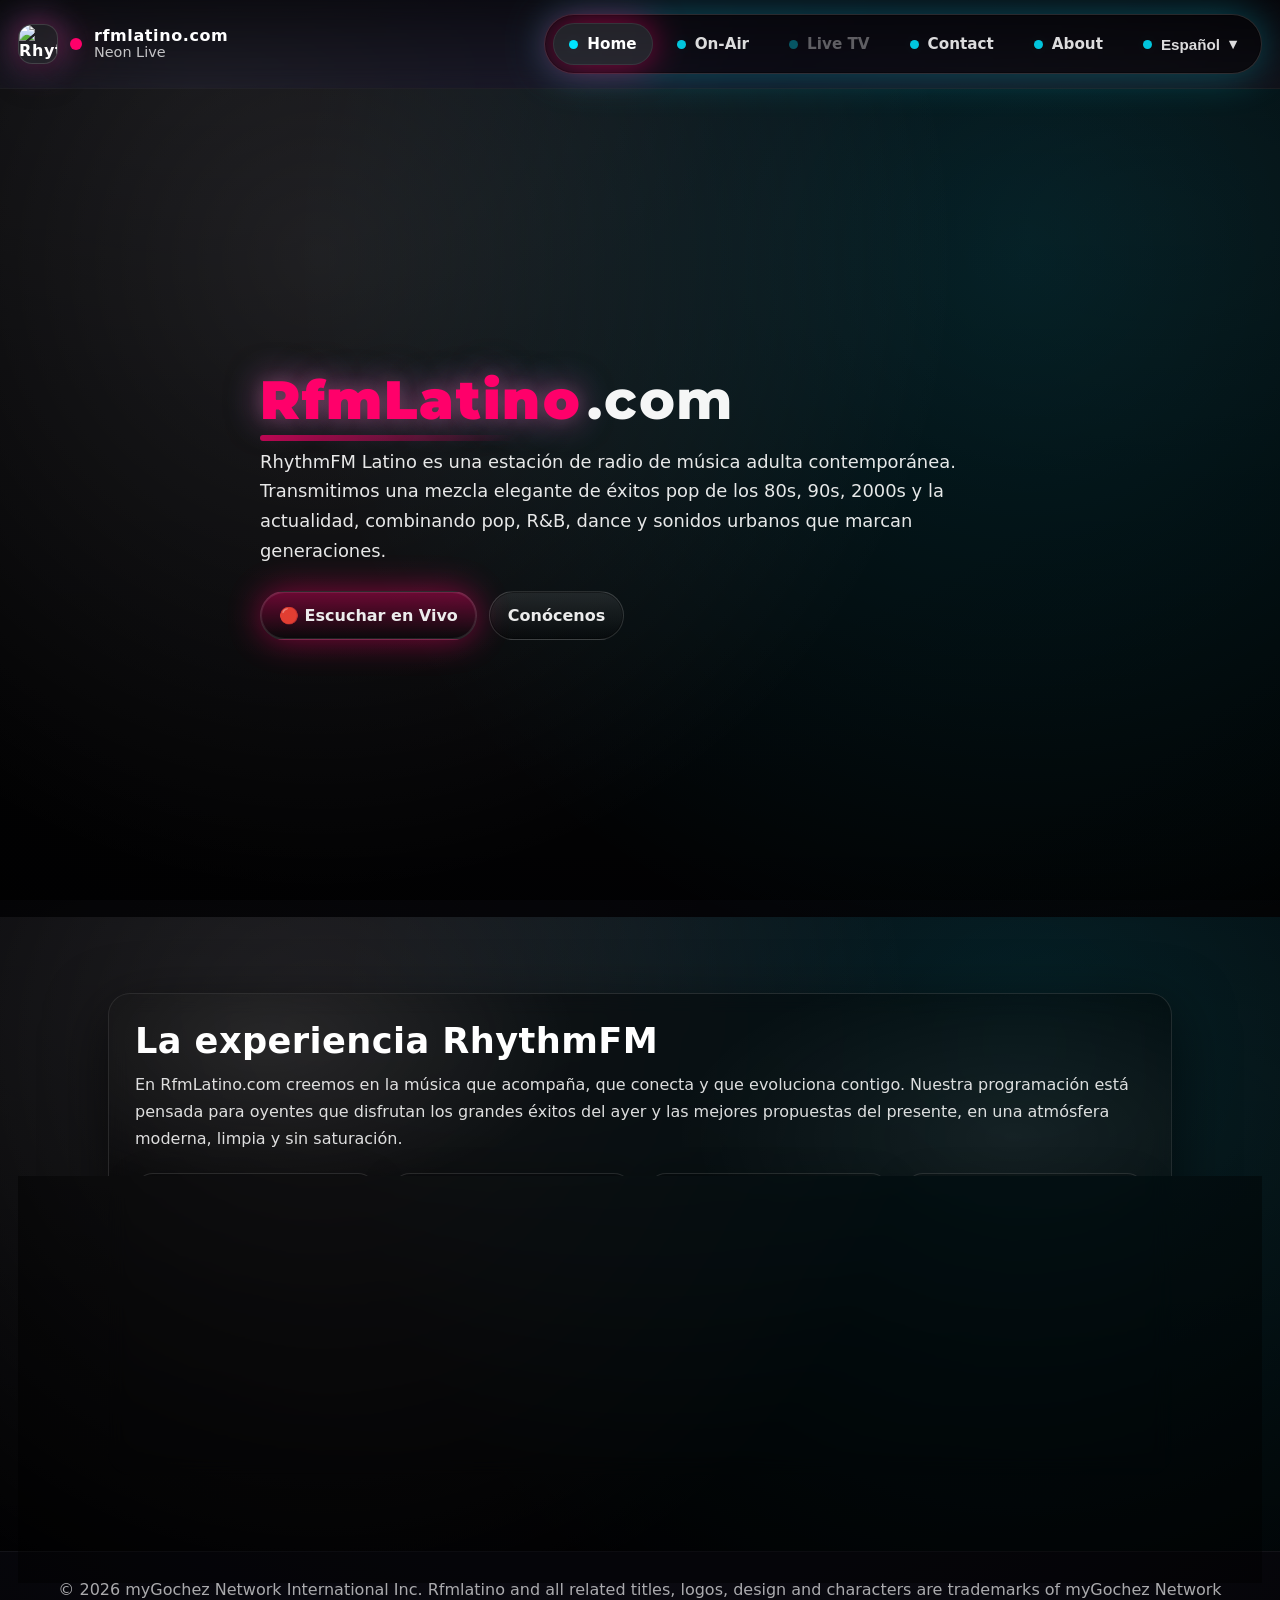
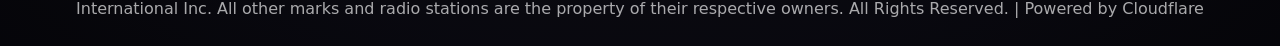
==== commit 8e03e2ce: "Update index.html" ====
--- a/index.html
+++ b/index.html
@@ -5,6 +5,18 @@
 <meta name="viewport" content="width=device-width, initial-scale=1.0" />
 <title>RfmLatino.com | RhythmFM Latino</title>
 
+<meta property="og:title" content="RhythmFM Latino">
+<meta property="og:description" content="Live Radio Streaming • 80s, 90s, Hip-Hop y más.">
+<meta property="og:image" content="https://www.mygochez.com/logo.png">
+<meta property="og:url" content="https://www.mygochez.com">
+<meta property="og:type" content="website">
+
+<meta name="twitter:card" content="summary_large_image">
+<meta name="twitter:title" content="RhythmFM Latino">
+<meta name="twitter:description" content="Live Radio Streaming • 80s, 90s, Hip-Hop y más.">
+<meta name="twitter:image" content="https://www.mygochez.com/logo.png">
+
+  
 <link rel="preconnect" href="https://fonts.googleapis.com">
 <link rel="preconnect" href="https://fonts.gstatic.com" crossorigin>
 <link href="https://fonts.googleapis.com/css2?family=Montserrat:wght@700;800;900&display=swap" rel="stylesheet">
@@ -802,3 +814,4 @@
 
 
 
+
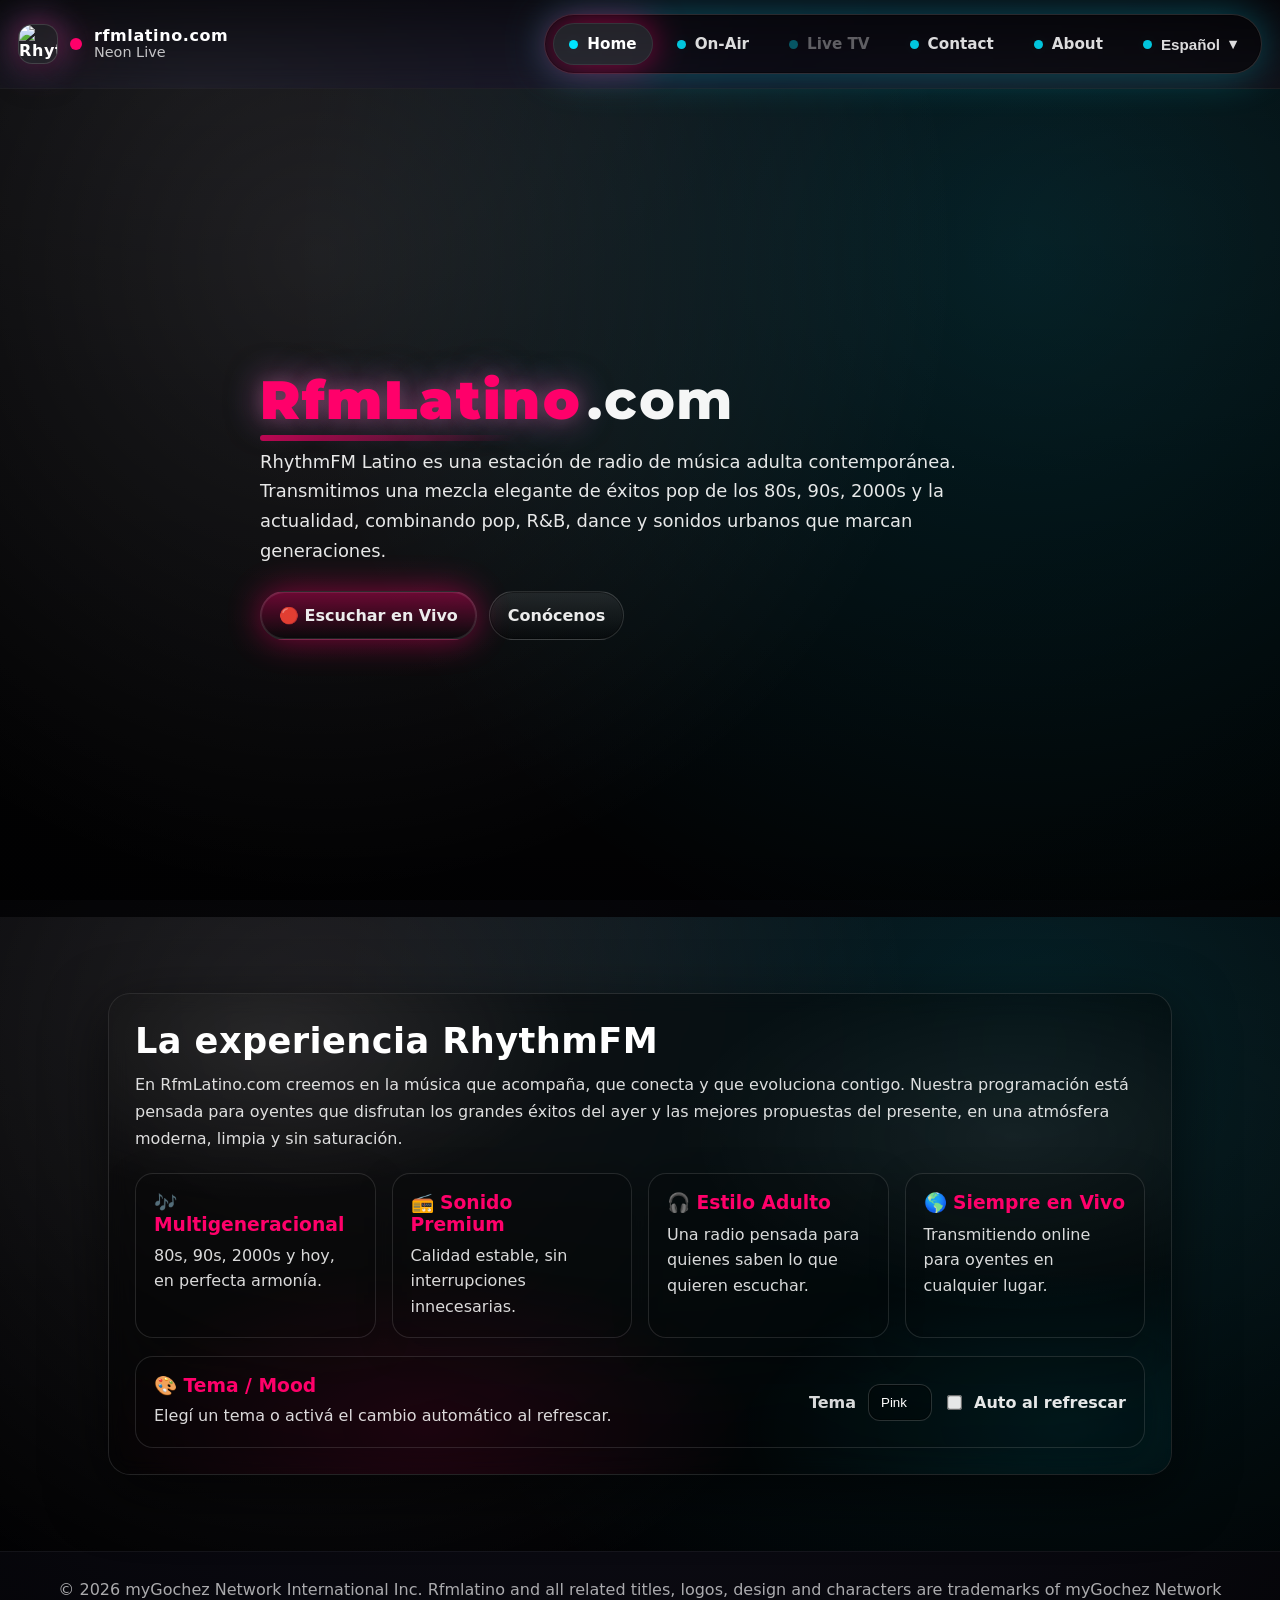
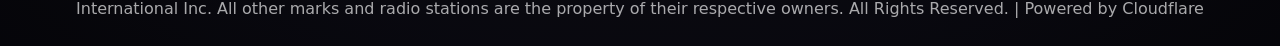
==== commit 5bef879a: "Update index.html" ====
--- a/index.html
+++ b/index.html
@@ -479,11 +479,11 @@
     <button class="mBtn" id="mBtn" type="button" aria-label="Abrir menú" aria-expanded="false">☰</button>
 
     <nav class="menuPills" aria-label="Navegación principal">
-      <a href="https://www.mygochez.com/" id="navHome"><span class="dot"></span><span id="tHome">Inicio</span></a>
+      <a href="https://www.mygochez.com/" id="navHome"><span class="dot"></span><span id="tHome">Home</span></a>
       <a href="https://radio.mygochez.com/" id="navOnAir"><span class="dot"></span><span id="tOnAir">On-Air</span></a>
       <a class="disabled" title="Próximamente"><span class="dot"></span><span id="tLiveTv">Live TV</span></a>
-      <a href="https://contacto.mygochez.com" id="navContact"><span class="dot"></span><span id="tContact">Contacto</span></a>
-      <a href="https://www.mygochez.com/terms-of-use" id="navAbout"><span class="dot"></span><span id="tAbout">Conocenos</span></a>
+      <a href="https://contacto.mygochez.com" id="navContact"><span class="dot"></span><span id="tContact">Contact</span></a>
+      <a href="https://about.mygochez.com/" id="navAbout"><span class="dot"></span><span id="tAbout">About</span></a>
 
       <div class="langWrap" id="langWrap">
         <button class="langBtn" id="langBtn" type="button" aria-haspopup="true" aria-expanded="false">
@@ -503,7 +503,7 @@
   <a href="https://www.mygochez.com/"><span class="dot"></span><span id="mHome">Inicio</span></a>
   <a href="https://radio.mygochez.com/"><span class="dot"></span><span id="mOnAir">On-Air</span></a>
   <a href="https://contacto.mygochez.com"><span class="dot"></span><span id="mContact">Contacto</span></a>
-  <a href="https://www.mygochez.com/terms-of-use"><span class="dot"></span><span id="mAbout">Conocenos</span></a>
+  <a href="https://about.mygochez.com/"><span class="dot"></span><span id="mAbout">About</span></a>
 </div>
 
 <section class="hero parallax" id="home"
@@ -521,7 +521,7 @@
 
     <div class="actions">
       <a class="btn btnPrimary" href="https://radio.mygochez.com" id="btnListen">🔴 Escuchar en Vivo</a>
-      <a class="btn" href="https://www.mygochez.com/terms-of-use" id="btnMeet">Conócenos</a>
+      <a class="btn" href="https://about.mygochez.com/" id="btnMeet">Conócenos</a>
     </div>
   </div>
 </section>
@@ -815,3 +815,4 @@
 
 
 
+
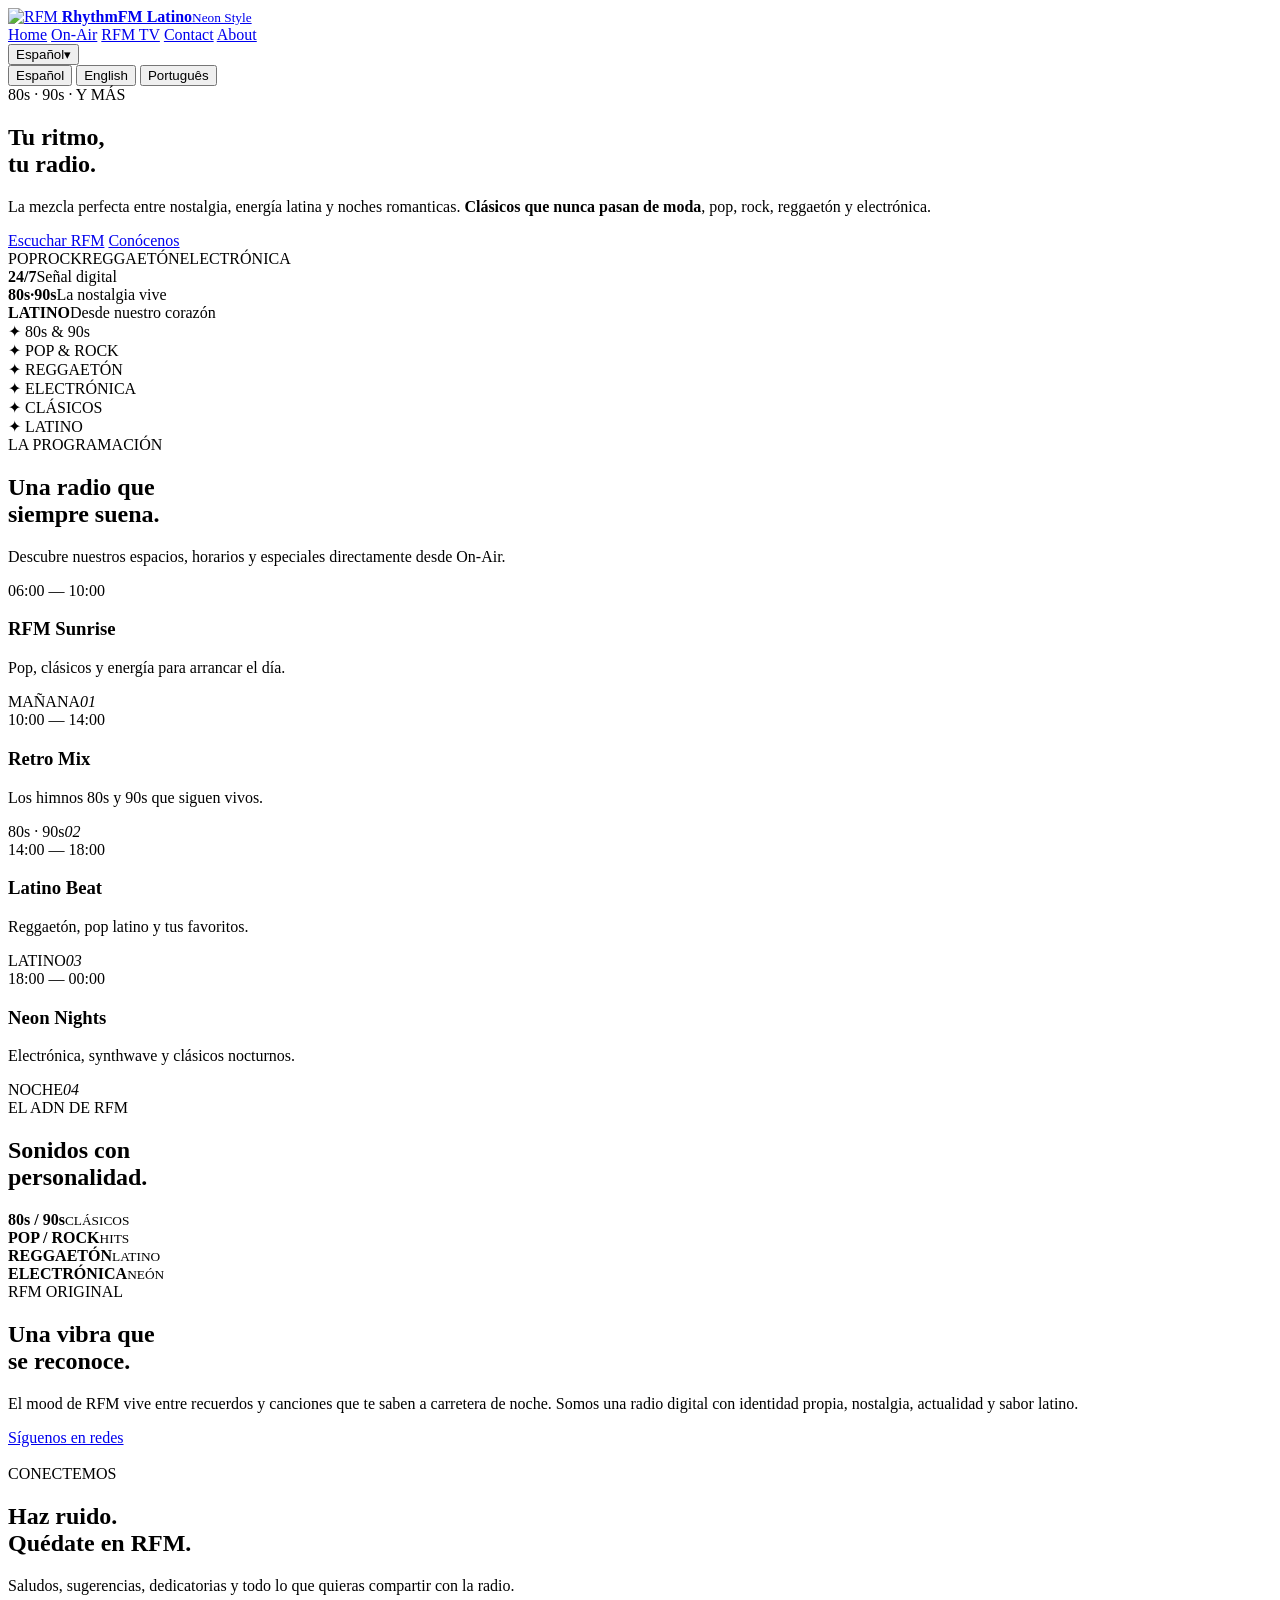
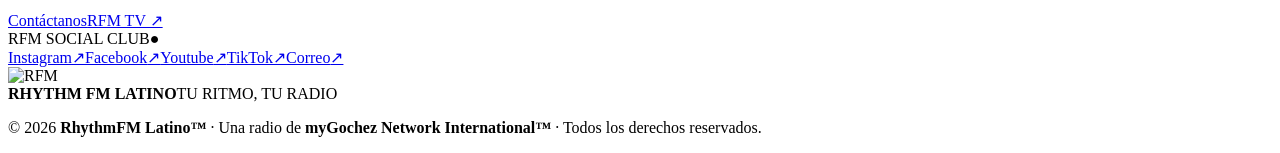
==== commit f701b4c5: "Add files via upload" ====
--- a/index.html
+++ b/index.html
@@ -1,818 +1,79 @@
-<!DOCTYPE html>
-<html lang="es" data-mood="pink">
-<head>
-<meta charset="UTF-8" />
-<meta name="viewport" content="width=device-width, initial-scale=1.0" />
-<title>RfmLatino.com | RhythmFM Latino</title>
-
-<meta property="og:title" content="RhythmFM Latino">
-<meta property="og:description" content="Live Radio Streaming • 80s, 90s, Hip-Hop y más.">
-<meta property="og:image" content="https://www.mygochez.com/logo.png">
-<meta property="og:url" content="https://www.mygochez.com">
-<meta property="og:type" content="website">
-
-<meta name="twitter:card" content="summary_large_image">
-<meta name="twitter:title" content="RhythmFM Latino">
-<meta name="twitter:description" content="Live Radio Streaming • 80s, 90s, Hip-Hop y más.">
-<meta name="twitter:image" content="https://www.mygochez.com/logo.png">
-
-  
-<link rel="preconnect" href="https://fonts.googleapis.com">
-<link rel="preconnect" href="https://fonts.gstatic.com" crossorigin>
-<link href="https://fonts.googleapis.com/css2?family=Montserrat:wght@700;800;900&display=swap" rel="stylesheet">
-
-
-<style>
-
-.wordmark{
-  font-family: "Montserrat", system-ui, sans-serif;
-  font-weight: 900;
-  letter-spacing: .5px;
-  text-transform: none;
-  display:inline-flex;
-  align-items:baseline;
-  gap:0;
-}
-
-.wordmark .brandA{
-  color: var(--accent);
-  text-shadow: 0 0 18px rgba(255,255,255,.15), var(--glow), var(--glow2);
-  position:relative;
-  padding-right:6px;
-}
-
-.wordmark .brandA::after{
-  content:"";
-  position:absolute;
-  left:0;
-  bottom:-8px;
-  width: 78%;
-  height: 6px;
-  border-radius: 999px;
-  background: linear-gradient(90deg, var(--accent), transparent);
-  opacity:.7;
-  filter: blur(.2px);
-}
-
-.wordmark .brandB{
-  color:#fff;
-  font-weight:800;
-  opacity:.96;
-}
-
-
-  :root{
-    --accent:#ff006a;
-    --accent2:#ff6bd6;
-    --accent3:#00e5ff;
-
-    --bg1:#171628;
-    --bg2:#050508;
-
-    --card: rgba(0,0,0,.42);
-    --border: rgba(255,255,255,.12);
-    --shadow: 0 18px 60px rgba(0,0,0,.60);
-    --glow: 0 0 34px rgba(255,0,106,.55);
-    --glow2: 0 0 42px rgba(0,229,255,.32);
-  }
-
-  /* ===== MOODS ===== */
-  [data-mood="pink"]{--accent:#ff006a;--accent2:#ff6bd6;--accent3:#00e5ff;--bg1:#171628;--bg2:#050508;--glow:0 0 34px rgba(255,0,106,.55);--glow2:0 0 42px rgba(0,229,255,.32);}
-  [data-mood="green"]{--accent:#29ff7a;--accent2:#b7ffd8;--accent3:#00ffd5;--bg1:#0b1b12;--bg2:#040906;--glow:0 0 34px rgba(41,255,122,.45);--glow2:0 0 42px rgba(0,255,213,.28);}
-  [data-mood="vapor"]{--accent:#7c4dff;--accent2:#49d6ff;--accent3:#ff4fd8;--bg1:#120d2a;--bg2:#05040b;--glow:0 0 38px rgba(124,77,255,.55);--glow2:0 0 42px rgba(255,79,216,.24);}
-  [data-mood="chill"]{--accent:#ffb703;--accent2:#8ecae6;--accent3:#fb8500;--bg1:#171a1d;--bg2:#070709;--glow:0 0 34px rgba(255,183,3,.30);--glow2:0 0 38px rgba(142,202,230,.22);}
-
-  *{box-sizing:border-box}
-  html,body{height:100%}
-  html{scroll-behavior:smooth}
-  body{
-    margin:0;
-    font-family:system-ui,-apple-system,Segoe UI,Roboto,Arial,sans-serif;
-    color:#fff;
-    background:
-      radial-gradient(900px 520px at 15% 10%, rgba(255,255,255,.08), transparent 60%),
-      radial-gradient(820px 480px at 90% 25%, rgba(255,255,255,.06), transparent 55%),
-      radial-gradient(circle at top, var(--bg1), var(--bg2));
-    overflow-x:hidden;
-  }
-
-  /* ===== Global header bar (same style) ===== */
-  .siteHeader{
-    position:sticky;
-    top:0;
-    z-index:9999;
-    padding:14px 18px;
-    display:flex;
-    align-items:center;
-    justify-content:space-between;
-    gap:14px;
-    background: linear-gradient(180deg, rgba(0,0,0,.55), rgba(0,0,0,.10));
-    backdrop-filter: blur(10px);
-    border-bottom: 1px solid rgba(255,255,255,.08);
-  }
-
-  .brandMini{
-    display:flex;
-    align-items:center;
-    gap:12px;
-    min-width:180px;
-  }
-
-  .brandLogo{
-    width:40px;
-    height:40px;
-    border-radius:14px;
-    display:grid;
-    place-items:center;
-    font-weight:900;
-    letter-spacing:.6px;
-    background: rgba(255,255,255,.07);
-    border:1px solid rgba(255,255,255,.14);
-    box-shadow: 0 14px 30px rgba(0,0,0,.35), var(--glow), var(--glow2);
-    overflow:hidden;
-    user-select:none;
-  }
-  .brandLogo img{width:100%;height:100%;object-fit:cover;display:block}
-
-  .brandDot{
-    width:12px;height:12px;border-radius:50%;
-    background: var(--accent);
-    box-shadow: var(--glow);
-    animation:pulse 1.1s infinite;
-  }
-  @keyframes pulse{0%,100%{transform:scale(1);opacity:1}50%{transform:scale(1.35);opacity:.65}}
-
-  .brandText{display:flex;flex-direction:column;line-height:1.1}
-  .brandText strong{font-weight:900;letter-spacing:.6px;text-transform:lowercase}
-  .brandText span{opacity:.75;font-size:.9rem}
-
-  .menuBar{
-    display:flex;
-    align-items:center;
-    justify-content:flex-end;
-    gap:10px;
-    flex-wrap:wrap;
-    margin-left:auto;
-  }
-
-  .menuPills{
-    display:inline-flex;
-    align-items:center;
-    gap:8px;
-    padding:8px;
-    border-radius:999px;
-    border:1px solid rgba(255,255,255,.14);
-    background: rgba(0,0,0,.28);
-    box-shadow: 0 0 0 1px rgba(0,0,0,.35) inset, var(--glow2);
-  }
-  .menuPills a, .menuPills button{
-    appearance:none;
-    border:0;
-    background:transparent;
-    color:#fff;
-    text-decoration:none;
-    font-weight:900;
-    font-size:.95rem;
-    padding:12px 16px;
-    border-radius:999px;
-    cursor:pointer;
-    opacity:.86;
-    transition: opacity .12s ease, transform .12s ease, background .12s ease, box-shadow .12s ease;
-    display:inline-flex;
-    align-items:center;
-    gap:9px;
-    user-select:none;
-    white-space:nowrap;
-  }
-  .menuPills a:hover, .menuPills button:hover{
-    opacity:1;
-    transform: translateY(-1px);
-    background: rgba(255,255,255,.07);
-    box-shadow: 0 12px 28px rgba(0,0,0,.22), var(--glow2);
-  }
-  .menuPills a.active{
-    opacity:1;
-    background: rgba(255,255,255,.10);
-    box-shadow: 0 0 0 1px rgba(255,255,255,.08) inset, var(--glow);
-  }
-  .menuPills .dot{
-    width:9px;height:9px;border-radius:50%;
-    background: var(--accent3);
-    box-shadow: var(--glow2);
-  }
-  .menuPills .disabled{
-    opacity:.35 !important;
-    cursor:not-allowed !important;
-    transform:none !important;
-    background:transparent !important;
-    box-shadow:none !important;
-    pointer-events:none;
-  }
-
-  /* Language dropdown */
-  .langWrap{position:relative;display:inline-flex}
-  .langBtn{
-    appearance:none;
-    border:0;
-    background:transparent;
-    color:#fff;
-    font-weight:900;
-    font-size:.95rem;
-    padding:12px 16px;
-    border-radius:999px;
-    cursor:pointer;
-    opacity:.86;
-    display:inline-flex;
-    align-items:center;
-    gap:9px;
-    transition: opacity .12s ease, transform .12s ease, background .12s ease, box-shadow .12s ease;
-  }
-  .langBtn:hover{
-    opacity:1;
-    transform: translateY(-1px);
-    background: rgba(255,255,255,.07);
-    box-shadow: 0 12px 28px rgba(0,0,0,.22), var(--glow2);
-  }
-  .langMenu{
-    position:absolute;
-    top: calc(100% + 10px);
-    right:0;
-    min-width:180px;
-    padding:8px;
-    border-radius:16px;
-    border:1px solid rgba(255,255,255,.14);
-    background: rgba(0,0,0,.55);
-    backdrop-filter: blur(10px);
-    box-shadow: 0 20px 60px rgba(0,0,0,.55), var(--glow2);
-    display:none;
-    z-index:10000;
-  }
-  .langMenu button{
-    width:100%;
-    padding:10px 12px;
-    border-radius:12px;
-    border:0;
-    background:transparent;
-    color:#fff;
-    font-weight:800;
-    cursor:pointer;
-    opacity:.92;
-    text-align:left;
-  }
-  .langMenu button:hover{background: rgba(255,255,255,.08);opacity:1}
-  .langWrap.open .langMenu{display:block}
-
-  /* Mobile menu button + drawer */
-  .mBtn{
-    display:none;
-    width:46px;height:46px;
-    border-radius:999px;
-    border:1px solid rgba(255,255,255,.14);
-    background: rgba(0,0,0,.28);
-    box-shadow: 0 0 0 1px rgba(0,0,0,.35) inset, var(--glow2);
-    cursor:pointer;
-    color:#fff;
-    font-weight:900;
-  }
-  .drawer{
-    display:none;
-    position:fixed;
-    top:74px;
-    right:16px;
-    left:16px;
-    z-index:10001;
-    border-radius:18px;
-    border:1px solid rgba(255,255,255,.14);
-    background: rgba(0,0,0,.62);
-    backdrop-filter: blur(12px);
-    box-shadow: 0 22px 70px rgba(0,0,0,.60), var(--glow2);
-    padding:10px;
-  }
-  .drawer.open{display:block}
-  .drawer a{
-    display:flex;
-    align-items:center;
-    gap:10px;
-    padding:12px 14px;
-    border-radius:14px;
-    text-decoration:none;
-    color:#fff;
-    opacity:.92;
-    font-weight:900;
-  }
-  .drawer a:hover{background: rgba(255,255,255,.08);opacity:1}
-  .drawer .dot{width:9px;height:9px;border-radius:50%;background:var(--accent3);box-shadow:var(--glow2)}
-
-  @media (max-width: 900px){
-    .brandMini{display:none;}
-    .menuPills{display:none;}
-    .mBtn{display:inline-flex;align-items:center;justify-content:center;}
-    .siteHeader{justify-content:flex-end;}
-  }
-
-  /* ===== Parallax sections ===== */
-  .parallax{
-    position:relative;
-    background-size:cover;
-    background-position:center;
-    background-repeat:no-repeat;
-    background-attachment: fixed;
-  }
-  @supports (-webkit-touch-callout: none){
-    .parallax{ background-attachment: scroll; } /* iOS fallback */
-  }
-  .overlay{
-    position:absolute; inset:0;
-    background:
-      radial-gradient(circle at 25% 20%, rgba(255,255,255,.10), transparent 55%),
-      radial-gradient(circle at 80% 20%, rgba(0,229,255,.12), transparent 60%),
-      linear-gradient(180deg, rgba(0,0,0,.72), rgba(0,0,0,.82));
-  }
-  .container{
-    position:relative;
-    z-index:2;
-    max-width:1100px;
-    margin:0 auto;
-    padding: 76px 18px;
-  }
-
-  /* ===== Hero ===== */
-  .hero{
-    min-height: calc(100vh - 72px);
-    display:flex;
-    align-items:center;
-  }
-  .hero h1{
-    margin:0 0 14px;
-    font-size: clamp(2.2rem, 5vw, 3.4rem);
-    letter-spacing:1.6px;
-    font-weight:900;
-  }
-  .hero h1 span{color:var(--accent)}
-  .hero p{
-    max-width:760px;
-    line-height:1.65;
-    opacity:.90;
-    font-size: clamp(1rem, 1.4vw, 1.15rem);
-    margin:0;
-  }
-
-  .actions{
-    margin-top:26px;
-    display:flex;
-    gap:12px;
-    flex-wrap:wrap;
-  }
-  .btn{
-    display:inline-flex;
-    align-items:center;
-    gap:10px;
-    padding:14px 18px;
-    border-radius:999px;
-    border:1px solid rgba(255,255,255,.14);
-    background:linear-gradient(180deg, rgba(255,255,255,.10), rgba(0,0,0,.24));
-    color:#fff;
-    text-decoration:none;
-    font-weight:900;
-    opacity:.92;
-    transition:transform .12s ease, box-shadow .12s ease, opacity .12s ease, background .12s ease;
-    box-shadow: 0 0 0 1px rgba(0,0,0,.35) inset;
-  }
-  .btn:hover{
-    transform: translateY(-1px);
-    opacity:1;
-    box-shadow: 0 16px 36px rgba(0,0,0,.35), var(--glow2);
-    background: rgba(255,255,255,.08);
-  }
-  .btnPrimary{
-    background: linear-gradient(180deg, rgba(255,0,106,.42), rgba(0,0,0,.25));
-    box-shadow: 0 0 0 1px rgba(255,255,255,.10) inset, var(--glow);
-  }
-  .btnPrimary:hover{box-shadow: 0 16px 36px rgba(0,0,0,.35), var(--glow), var(--glow2)}
-
-  /* ===== Cards / sections ===== */
-  .card{
-    width:100%;
-    background:var(--card);
-    border:1px solid var(--border);
-    border-radius:22px;
-    box-shadow:var(--shadow);
-    backdrop-filter:blur(10px);
-    padding:26px;
-    position:relative;
-    overflow:hidden;
-  }
-  .card::before{
-    content:""; position:absolute; inset:-2px; pointer-events:none;
-    background:
-      radial-gradient(520px 260px at 30% 90%, rgba(255,0,106,.12), transparent 65%),
-      radial-gradient(520px 260px at 90% 90%, rgba(0,229,255,.10), transparent 65%),
-      radial-gradient(520px 280px at 15% 10%, rgba(255,255,255,.09), transparent 60%),
-      radial-gradient(620px 320px at 85% 30%, rgba(255,255,255,.07), transparent 55%);
-  }
-  .card > *{position:relative; z-index:1}
-  .sectionTitle{
-    margin:0 0 10px;
-    font-size: clamp(1.6rem, 3vw, 2.2rem);
-    letter-spacing:.4px;
-  }
-  .muted{opacity:.86; line-height:1.7; margin:0}
-
-  .features{
-    margin-top:20px;
-    display:grid;
-    grid-template-columns: repeat(auto-fit, minmax(220px,1fr));
-    gap:16px;
-  }
-  .feature{
-    border:1px solid rgba(255,255,255,.12);
-    background:rgba(0,0,0,.22);
-    border-radius:18px;
-    padding:18px;
-    box-shadow:0 10px 34px rgba(0,0,0,.25);
-  }
-  .feature h3{
-    margin:0 0 8px;
-    color: var(--accent);
-    font-weight:900;
-  }
-  .feature p{margin:0; opacity:.85; line-height:1.6}
-
-  /* Select styling (for mood dropdown) */
-  select{
-    appearance:none;
-    background:rgba(0,0,0,.25);
-    color:#fff;
-    border:1px solid rgba(255,255,255,.16);
-    border-radius:12px;
-    padding:10px 12px;
-    outline:none;
-    cursor:pointer;
-    box-shadow:0 0 0 1px rgba(0,0,0,.35) inset;
-  }
-  select:focus{box-shadow:0 0 0 4px rgba(255,255,255,.08),var(--glow2)}
-  option{background:#0b0b10}
-
-  footer{
-    padding: 28px 18px;
-    text-align:center;
-    opacity:.65;
-    border-top: 1px solid rgba(255,255,255,.08);
-    background: rgba(0,0,0,.25);
-  }
-</style>
-</head>
-
-<body>
-
-<header class="siteHeader">
-  <div class="brandMini">
-    <div class="brandLogo" id="brandLogo" aria-label="Radio logo">RF</div>
-    <span class="brandDot" aria-hidden="true"></span>
-    <div class="brandText">
-      <strong>rfmlatino.com</strong>
-      <span id="hdrNeonLive">Neon Live</span>
-    </div>
-  </div>
-
-  <div class="menuBar">
-    <button class="mBtn" id="mBtn" type="button" aria-label="Abrir menú" aria-expanded="false">☰</button>
-
-    <nav class="menuPills" aria-label="Navegación principal">
-      <a href="https://www.mygochez.com/" id="navHome"><span class="dot"></span><span id="tHome">Home</span></a>
-      <a href="https://radio.mygochez.com/" id="navOnAir"><span class="dot"></span><span id="tOnAir">On-Air</span></a>
-      <a class="disabled" title="Próximamente"><span class="dot"></span><span id="tLiveTv">Live TV</span></a>
-      <a href="https://contacto.mygochez.com" id="navContact"><span class="dot"></span><span id="tContact">Contact</span></a>
-      <a href="https://about.mygochez.com/" id="navAbout"><span class="dot"></span><span id="tAbout">About</span></a>
-
-      <div class="langWrap" id="langWrap">
-        <button class="langBtn" id="langBtn" type="button" aria-haspopup="true" aria-expanded="false">
-          <span class="dot"></span><span id="langLabel">Español</span> ▾
-        </button>
-        <div class="langMenu" id="langMenu" role="menu" aria-label="Seleccionar idioma">
-          <button type="button" data-lang="es" role="menuitem">Español</button>
-          <button type="button" data-lang="en" role="menuitem">English</button>
-          <button type="button" data-lang="pt" role="menuitem">Português</button>
-        </div>
-      </div>
-    </nav>
-  </div>
-</header>
-
-<div class="drawer" id="drawer" aria-label="Menú móvil">
-  <a href="https://www.mygochez.com/"><span class="dot"></span><span id="mHome">Inicio</span></a>
-  <a href="https://radio.mygochez.com/"><span class="dot"></span><span id="mOnAir">On-Air</span></a>
-  <a href="https://contacto.mygochez.com"><span class="dot"></span><span id="mContact">Contacto</span></a>
-  <a href="https://about.mygochez.com/"><span class="dot"></span><span id="mAbout">About</span></a>
-</div>
-
-<section class="hero parallax" id="home"
-  style="background-image:url('https://images.unsplash.com/photo-1511379938547-c1f69419868d?auto=format&fit=crop&w=2000&q=80');">
-  <div class="overlay"></div>
-  <div class="container">
-    <h1 class="wordmark">
-  <span class="brandA">RfmLatino</span><span class="brandB">.com</span>
-</h1>
-    <p id="heroText">
-      RhythmFM Latino es una estación de radio de música adulta contemporánea.
-      Transmitimos una mezcla elegante de éxitos pop de los 80s, 90s, 2000s y la actualidad,
-      combinando pop, R&B, dance y sonidos urbanos que marcan generaciones.
-    </p>
-
-    <div class="actions">
-      <a class="btn btnPrimary" href="https://radio.mygochez.com" id="btnListen">🔴 Escuchar en Vivo</a>
-      <a class="btn" href="https://about.mygochez.com/" id="btnMeet">Conócenos</a>
-    </div>
-  </div>
-</section>
-
-<section class="parallax" id="about"
-  style="background-image:url('https://images.unsplash.com/photo-1524678606370-a47ad25cb82a?auto=format&fit=crop&w=2000&q=80');">
-  <div class="overlay"></div>
-  <div class="container">
-    <div class="card">
-      <h2 class="sectionTitle" id="aboutTitle">La experiencia RhythmFM</h2>
-      <p class="muted" id="aboutText">
-        En RfmLatino.com creemos en la música que acompaña, que conecta y que evoluciona contigo.
-        Nuestra programación está pensada para oyentes que disfrutan los grandes éxitos del ayer
-        y las mejores propuestas del presente, en una atmósfera moderna, limpia y sin saturación.
-      </p>
-
-      <div class="features" id="features">
-        <div class="feature">
-          <h3 id="f1t">🎶 Multigeneracional</h3>
-          <p id="f1p">80s, 90s, 2000s y hoy, en perfecta armonía.</p>
-        </div>
-        <div class="feature">
-          <h3 id="f2t">📻 Sonido Premium</h3>
-          <p id="f2p">Calidad estable, sin interrupciones innecesarias.</p>
-        </div>
-        <div class="feature">
-          <h3 id="f3t">🎧 Estilo Adulto</h3>
-          <p id="f3p">Una radio pensada para quienes saben lo que quieren escuchar.</p>
-        </div>
-        <div class="feature">
-          <h3 id="f4t">🌎 Siempre en Vivo</h3>
-          <p id="f4p">Transmitiendo online para oyentes en cualquier lugar.</p>
-        </div>
-      </div>
-
-      <!-- Mood module (NEW) -->
-      <div style="margin-top:18px">
-        <div class="feature" style="display:flex;align-items:center;justify-content:space-between;gap:14px;flex-wrap:wrap">
-          <div style="display:flex;flex-direction:column;gap:6px">
-            <h3 style="margin:0;color:var(--accent);font-weight:900" id="moodTitle">🎨 Tema / Mood</h3>
-            <p style="margin:0;opacity:.85" id="moodDesc">Elegí un tema o activá el cambio automático al refrescar.</p>
-          </div>
-
-          <div style="display:flex;align-items:center;gap:12px;flex-wrap:wrap">
-            <label for="moodSelHome" style="opacity:.85;font-weight:800" id="moodLbl">Tema</label>
-            <select id="moodSelHome" aria-label="Seleccionar tema">
-              <option value="pink">Pink</option>
-              <option value="green">Green</option>
-              <option value="vapor">Vapor</option>
-              <option value="chill">Chill</option>
-            </select>
-
-            <label style="display:inline-flex;align-items:center;gap:10px;opacity:.9;font-weight:800;cursor:pointer">
-              <input id="autoMood" type="checkbox" style="transform:scale(1.15);accent-color:var(--accent);cursor:pointer" />
-              <span id="autoLbl">Auto al refrescar</span>
-            </label>
-          </div>
-        </div>
-      </div>
-
-    </div>
-  </div>
-</section>
-
-<footer>© <span id="y"></span> myGochez Network International Inc. Rfmlatino and all related titles, logos, design and characters are trademarks of myGochez Network International Inc. All other marks and radio stations are the property of their respective owners. All Rights Reserved. | Powered by Cloudflare
-</footer>
-
-<script>
-  // Year
-  document.getElementById("y").textContent = new Date().getFullYear();
-
-  // Optional logo URL
-  const LOGO_URL = "https://www.mygochez.com/logo.png"; // pon tu logo cuando lo tengas
-  const brandLogo = document.getElementById("brandLogo");
-  if (LOGO_URL && brandLogo){
-    brandLogo.innerHTML = `<img src="${LOGO_URL}" alt="RhythmFM Latino">`;
-    brandLogo.setAttribute("aria-label", "RhythmFM Latino logo");
-  }
-
-  // Active tab
-  document.getElementById("navHome")?.classList.add("active");
-
-  // Mobile drawer
-  const mBtn = document.getElementById("mBtn");
-  const drawer = document.getElementById("drawer");
-
-  function closeDrawer(){
-    drawer.classList.remove("open");
-    mBtn?.setAttribute("aria-expanded","false");
-  }
-
-  mBtn?.addEventListener("click", () => {
-    const open = drawer.classList.toggle("open");
-    mBtn.setAttribute("aria-expanded", open ? "true" : "false");
-  });
-
-  drawer.querySelectorAll("a").forEach(a => a.addEventListener("click", closeDrawer));
-  document.addEventListener("click", (e) => {
-    if (!drawer.contains(e.target) && !mBtn.contains(e.target)) closeDrawer();
-  });
-
-  // ===== i18n =====
-  const I18N = {
-    es:{
-      langLabel:"Español",
-      header:{neon:"Neon Live"},
-      menu:{home:"Home", onair:"On-Air", livetv:"Live TV", contact:"Contact", about:"About"},
-      mobile:{home:"Home", onair:"On-Air", contact:"Contact", about:"About"},
-      home:{
-        heroText:"RhythmFM Latino es una estación de radio de música adulta contemporánea. Transmitimos una mezcla elegante de éxitos pop de los 80s, 90s, 2000s y la actualidad, combinando pop, R&B, dance y sonidos urbanos que marcan generaciones.",
-        btnListen:"🔴 Escuchar en Vivo",
-        btnMeet:"Conócenos",
-        aboutTitle:"La experiencia RhythmFM",
-        aboutText:"En RfmLatino.com creemos en la música que acompaña, que conecta y que evoluciona contigo. Nuestra programación está pensada para oyentes que disfrutan los grandes éxitos del ayer y las mejores propuestas del presente, en una atmósfera moderna, limpia y sin saturación.",
-        f1t:"🎶 Multigeneracional", f1p:"80s, 90s, 2000s y hoy, en perfecta armonía.",
-        f2t:"📻 Sonido Premium", f2p:"Calidad estable, sin interrupciones innecesarias.",
-        f3t:"🎧 Estilo Adulto", f3p:"Una radio pensada para quienes saben lo que quieren escuchar.",
-        f4t:"🌎 Siempre en Vivo", f4p:"Transmitiendo online para oyentes en cualquier lugar."
-      }
-    },
-    en:{
-      langLabel:"English",
-      header:{neon:"Neon Live"},
-      menu:{home:"Home", onair:"On-Air", livetv:"Live TV", contact:"Contact", about:"About"},
-      mobile:{home:"Home", onair:"On-Air", contact:"Contact", about:"About"},
-      home:{
-        heroText:"RhythmFM Latino is an adult contemporary radio station. We stream an elegant blend of pop hits from the 80s, 90s, 2000s and today—mixing pop, R&B, dance and urban sounds that shaped generations.",
-        btnListen:"🔴 Listen Live",
-        btnMeet:"About us",
-        aboutTitle:"The RhythmFM experience",
-        aboutText:"At RfmLatino.com we believe in music that stays with you, connects you, and evolves with you. Our programming is built for listeners who love classics and today’s best picks—modern, clean and never noisy.",
-        f1t:"🎶 Multi-generational", f1p:"80s, 90s, 2000s and today—perfectly balanced.",
-        f2t:"📻 Premium sound", f2p:"Stable quality, no unnecessary interruptions.",
-        f3t:"🎧 Adult style", f3p:"A station for people who know what they want.",
-        f4t:"🌎 Always live", f4p:"Streaming online for listeners anywhere."
-      }
-    },
-    pt:{
-      langLabel:"Português",
-      header:{neon:"Neon Live"},
-      menu:{home:"Home", onair:"On-Air", livetv:"Live TV", contact:"Contato", about:"Sobre"},
-      mobile:{home:"Home", onair:"On-Air", contact:"Contato", about:"Sobre"},
-      home:{
-        heroText:"RhythmFM Latino é uma rádio adulto contemporânea. Transmitimos uma mistura elegante de sucessos pop dos anos 80, 90, 2000 e atuais—combinando pop, R&B, dance e sons urbanos que marcaram gerações.",
-        btnListen:"🔴 Ouvir ao vivo",
-        btnMeet:"Conheça-nos",
-        aboutTitle:"A experiência RhythmFM",
-        aboutText:"Na RfmLatino.com acreditamos na música que acompanha, conecta e evolui com você. Nossa programação é pensada para quem curte os grandes sucessos do passado e as melhores propostas do presente, com um clima moderno, limpo e sem excesso.",
-        f1t:"🎶 Multigeracional", f1p:"Anos 80, 90, 2000 e hoje, em harmonia.",
-        f2t:"📻 Som premium", f2p:"Qualidade estável, sem interrupções desnecessárias.",
-        f3t:"🎧 Estilo adulto", f3p:"Uma rádio para quem sabe o que quer ouvir.",
-        f4t:"🌎 Sempre ao vivo", f4p:"Transmitindo online para ouvintes em qualquer lugar."
-      }
-    }
-  };
-
-  // ===== Language dropdown =====
-  let lang = localStorage.getItem("rfm_lang") || "es";
-  if(!I18N[lang]) lang = "es";
-
-  const langWrap = document.getElementById("langWrap");
-  const langBtn = document.getElementById("langBtn");
-  const langLabel = document.getElementById("langLabel");
-
-  function applyLang(code){
-    lang = code;
-    localStorage.setItem("rfm_lang", lang);
-
-    // Header
-    document.getElementById("hdrNeonLive").textContent = I18N[lang].header.neon;
-
-    // Menu
-    document.getElementById("tHome").textContent = I18N[lang].menu.home;
-    document.getElementById("tOnAir").textContent = I18N[lang].menu.onair;
-    document.getElementById("tLiveTv").textContent = I18N[lang].menu.livetv;
-    document.getElementById("tContact").textContent = I18N[lang].menu.contact;
-    document.getElementById("tAbout").textContent = I18N[lang].menu.about;
-
-    // Mobile menu
-    document.getElementById("mHome").textContent = I18N[lang].mobile.home;
-    document.getElementById("mOnAir").textContent = I18N[lang].mobile.onair;
-    document.getElementById("mContact").textContent = I18N[lang].mobile.contact;
-    document.getElementById("mAbout").textContent = I18N[lang].mobile.about;
-
-    // Home content
-    document.getElementById("heroText").textContent = I18N[lang].home.heroText;
-    document.getElementById("btnListen").textContent = I18N[lang].home.btnListen;
-    document.getElementById("btnMeet").textContent = I18N[lang].home.btnMeet;
-
-    document.getElementById("aboutTitle").textContent = I18N[lang].home.aboutTitle;
-    document.getElementById("aboutText").textContent = I18N[lang].home.aboutText;
-
-    document.getElementById("f1t").textContent = I18N[lang].home.f1t;
-    document.getElementById("f1p").textContent = I18N[lang].home.f1p;
-    document.getElementById("f2t").textContent = I18N[lang].home.f2t;
-    document.getElementById("f2p").textContent = I18N[lang].home.f2p;
-    document.getElementById("f3t").textContent = I18N[lang].home.f3t;
-    document.getElementById("f3p").textContent = I18N[lang].home.f3p;
-    document.getElementById("f4t").textContent = I18N[lang].home.f4t;
-    document.getElementById("f4p").textContent = I18N[lang].home.f4p;
-
-    // Mood module i18n (below)
-    applyMoodText(lang);
-  }
-
-  // Dropdown open/close
-  langBtn.addEventListener("click", () => {
-    const open = langWrap.classList.toggle("open");
-    langBtn.setAttribute("aria-expanded", open ? "true" : "false");
-  });
-  document.addEventListener("click", (e) => {
-    if (!langWrap.contains(e.target)) {
-      langWrap.classList.remove("open");
-      langBtn.setAttribute("aria-expanded", "false");
-    }
-  });
-  document.querySelectorAll("#langMenu button[data-lang]").forEach(b=>{
-    b.addEventListener("click", ()=>{
-      applyLang(b.dataset.lang);
-      langWrap.classList.remove("open");
-      langBtn.setAttribute("aria-expanded","false");
-    });
-  });
-
-  // ===== Mood picker (Home) =====
-  const MOODS = ["pink","green","vapor","chill"];
-  const moodSelHome = document.getElementById("moodSelHome");
-  const autoMood = document.getElementById("autoMood");
-
-  const HOME_MOOD_I18N = {
-    es:{ title:"🎨 Tema / Mood", desc:"Elegí un tema o activá el cambio automático al refrescar.", label:"Tema", auto:"Auto al refrescar" },
-    en:{ title:"🎨 Theme / Mood", desc:"Pick a theme or enable automatic change on refresh.", label:"Theme", auto:"Auto on refresh" },
-    pt:{ title:"🎨 Tema / Mood", desc:"Escolha um tema ou ative a troca automática ao atualizar.", label:"Tema", auto:"Auto ao atualizar" }
-  };
-
-  function applyMoodText(langCode){
-    const t = HOME_MOOD_I18N[langCode] || HOME_MOOD_I18N.es;
-    document.getElementById("moodTitle").textContent = t.title;
-    document.getElementById("moodDesc").textContent = t.desc;
-    document.getElementById("moodLbl").textContent = t.label;
-    document.getElementById("autoLbl").textContent = t.auto;
-  }
-
-  function nextMoodCycle(current){
-    const idx = MOODS.indexOf(current);
-    return MOODS[(idx >= 0 ? idx + 1 : 0) % MOODS.length];
-  }
-
-  function setMood(m){
-    document.documentElement.setAttribute("data-mood", m);
-    localStorage.setItem("rfm_mood", m);
-    if (moodSelHome) moodSelHome.value = m;
-  }
-
-  let savedMood = localStorage.getItem("rfm_mood") || "pink";
-  if (!MOODS.includes(savedMood)) savedMood = "pink";
-
-  const autoEnabled = localStorage.getItem("rfm_auto_mood") === "1";
-  if (autoMood) autoMood.checked = autoEnabled;
-
-  if (autoEnabled){
-    setMood(nextMoodCycle(savedMood));
-  } else {
-    setMood(savedMood);
-  }
-
-  moodSelHome?.addEventListener("change", () => {
-    localStorage.setItem("rfm_auto_mood", "0");
-    if (autoMood) autoMood.checked = false;
-    setMood(moodSelHome.value);
-  });
-
-  autoMood?.addEventListener("change", () => {
-    localStorage.setItem("rfm_auto_mood", autoMood.checked ? "1" : "0");
-  });
-
-  // Apply initial language (this also applies mood texts)
-  applyLang(lang);
-
-  // Keep mood consistent with other pages if they set it
-  const savedMoodFromOther = localStorage.getItem("rfm_mood");
-  if (savedMoodFromOther && !autoEnabled){
-    setMood(savedMoodFromOther);
-  }
-</script>
-
-</body>
-</html>
-
-
-
-
-
-
+<!DOCTYPE html>
+
+<html lang="es">
+<head>
+<meta charset="utf-8"/>
+<meta content="width=device-width, initial-scale=1" name="viewport"/>
+<meta content="#090411" name="theme-color"/>
+<meta content="Rhythm FM Latino — Tu ritmo, tu radio." name="description"/>
+<title>RhythmFM Latino — Tu ritmo, tu radio</title>
+<link href="home.css" rel="stylesheet"/>
+<link href="rfm-header.css" rel="stylesheet"/>
+<link rel="stylesheet" href="rfm-floating-player.css">
+</head>
+<body>
+<header class="rfm-global-header">
+<div class="rfm-header-inner">
+<a aria-label="RhythmFM Latino" class="rfm-brand" href="https://www.mygochez.com/">
+<img alt="RFM" src="assets/rfm-logo.png"/>
+<span class="rfm-brand-copy"><strong>RhythmFM Latino</strong><small>Neon Style</small></span>
+</a>
+<nav aria-label="Navegación principal" class="rfm-main-nav">
+<a data-section="home" href="https://www.mygochez.com/"><span class="rfm-dot"></span><span data-rfm-i18n="home">Home</span></a>
+<a data-section="onair" data-section="onair" href="https://radio.mygochez.com/"><span class="rfm-dot"></span><span data-rfm-i18n="onair">On-Air</span></a>
+<a data-section="tv" href="https://tv.mygochez.com/"><span class="rfm-dot"></span><span data-rfm-i18n="tv">RFM TV</span></a>
+<a data-section="contact" href="https://contacto.mygochez.com/"><span class="rfm-dot"></span><span data-rfm-i18n="contact">Contact</span></a>
+<a data-section="about" href="https://about.mygochez.com/"><span class="rfm-dot"></span><span data-rfm-i18n="about">About</span></a>
+<div class="rfm-lang">
+<button aria-expanded="false" aria-haspopup="true" class="rfm-lang-btn" type="button"><span class="rfm-dot"></span><span class="rfm-lang-current">Español</span><span class="rfm-chevron">▾</span></button>
+<div class="rfm-lang-menu" role="menu">
+<button data-rfm-lang="es" role="menuitem" type="button">Español</button>
+<button data-rfm-lang="en" role="menuitem" type="button">English</button>
+<button data-rfm-lang="pt" role="menuitem" type="button">Português</button>
+</div>
+</div>
+</nav>
+</div>
+</header>
+<div aria-hidden="true" class="noise"></div>
+<main id="inicio">
+<section class="hero">
+<div class="hero-copy">
+<div class="eyebrow" data-i18n="hero.eyebrow">80s · 90s · Y MÁS</div>
+<h1><span data-i18n="heroTitle1">Tu ritmo,</span><br/><span data-i18n="heroTitle2">tu radio.</span></h1>
+<p class="hero-lead" data-i18n="hero.lead">La mezcla perfecta entre nostalgia, energía latina y noches romanticas. <strong>Clásicos que nunca pasan de moda</strong>, pop, rock, reggaetón y electrónica.</p>
+<div class="hero-actions">
+<a class="btn btn-primary" data-i18n="hero.listen" href="https://radio.mygochez.com/">Escuchar RFM</a>
+<a class="btn btn-ghost" data-i18n="hero.about" href="https://about.mygochez.com/">Conócenos</a>
+</div>
+<div class="hero-tags"><span>POP</span><span>ROCK</span><span>REGGAETÓN</span><span>ELECTRÓNICA</span></div>
+<div class="hero-mini-stats">
+<div><strong>24/7</strong><span data-i18n="stats.signal">Señal digital</span></div>
+<div><strong>80s·90s</strong><span data-i18n="stats.nostalgia">La nostalgia vive</span></div>
+<div><strong>LATINO</strong><span data-i18n="stats.heart">Desde nuestro corazón</span></div>
+</div>
+</div>
+</section>
+<section class="ticker"><div data-i18n="ticker1">✦ 80s &amp; 90s</div><div data-i18n="ticker2">✦ POP &amp; ROCK</div><div data-i18n="ticker3">✦ REGGAETÓN</div><div data-i18n="ticker4">✦ ELECTRÓNICA</div><div data-i18n="ticker5">✦ CLÁSICOS</div><div data-i18n="ticker6">✦ LATINO</div></section>
+<section class="programs">
+<div class="section-head"><div><div class="section-kicker" data-i18n="schedule.kicker">LA PROGRAMACIÓN</div><h2><span data-i18n="scheduleTitle1">Una radio que</span><br/><span data-i18n="scheduleTitle2">siempre suena.</span></h2></div><p data-i18n="schedule.lead">Descubre nuestros espacios, horarios y especiales directamente desde On-Air.</p></div>
+<div class="schedule-grid">
+<article><div class="time" data-i18n="time1">06:00 — 10:00</div><h3 data-i18n="rhythmMorning">RFM Sunrise</h3><p data-i18n="morningHomeText">Pop, clásicos y energía para arrancar el día.</p><span data-i18n="morningBadge">MAÑANA</span><i>01</i></article>
+<article><div class="time" data-i18n="time2">10:00 — 14:00</div><h3 data-i18n="retroMix">Retro Mix</h3><p data-i18n="retroMixText">Los himnos 80s y 90s que siguen vivos.</p><span data-i18n="retroBadge">80s · 90s</span><i>02</i></article>
+<article><div class="time" data-i18n="time3">14:00 — 18:00</div><h3 data-i18n="latinoBeat">Latino Beat</h3><p data-i18n="latinoBeatText">Reggaetón, pop latino y tus favoritos.</p><span data-i18n="latinoBadge">LATINO</span><i>03</i></article>
+<article><div class="time" data-i18n="time4">18:00 — 00:00</div><h3 data-i18n="neonNights">Neon Nights</h3><p data-i18n="neonNightsText">Electrónica, synthwave y clásicos nocturnos.</p><span data-i18n="nightBadge">NOCHE</span><i>04</i></article>
+</div>
+</section>
+<section class="genres">
+<div class="section-kicker" data-i18n="adn.kicker">EL ADN DE RFM</div><h2><span data-i18n="adnTitle1">Sonidos con</span><br/><span data-i18n="adnTitle2">personalidad.</span></h2>
+<div class="genre-grid"><div class="genre pink"><strong>80s / 90s</strong><small>CLÁSICOS</small></div><div class="genre cyan"><strong>POP / ROCK</strong><small>HITS</small></div><div class="genre violet"><strong>REGGAETÓN</strong><small>LATINO</small></div><div class="genre orange"><strong>ELECTRÓNICA</strong><small>NEÓN</small></div></div>
+</section>
+<section class="feature-band"><div class="feature-copy"><div class="section-kicker" data-i18n="feature.kicker">RFM ORIGINAL</div><h2><span data-i18n="featureTitle1">Una vibra que</span><br/><span data-i18n="featureTitle2">se reconoce.</span></h2><p data-i18n="feature.text">El mood de RFM vive entre recuerdos y canciones que te saben a carretera de noche. Somos una radio digital con identidad propia, nostalgia, actualidad y sabor latino.</p><a class="btn btn-primary" data-i18n="feature.contact" href="contacto.html">Síguenos en redes</a></div><div aria-hidden="true" class="discman-art"><img src="assets/rfm-discman-neon.png" alt="" loading="lazy"></div></section>
+<section class="contact"><div><div class="section-kicker" data-i18n="contact.kicker">CONECTEMOS</div><h2><span data-i18n="contactTitle1">Haz ruido.</span><br/><span data-i18n="contactTitle2">Quédate en RFM.</span></h2><p data-i18n="contact.lead">Saludos, sugerencias, dedicatorias y todo lo que quieras compartir con la radio.</p><div class="contact-actions"><a class="btn btn-primary" data-i18n="contact.button" href="https://contacto.mygochez.com/">Contáctanos</a><a class="btn btn-ghost" href="https://radio.mygochez.com/">RFM TV ↗</a></div></div><div class="contact-card"><div class="contact-card-head"><span data-i18n="social.title">RFM SOCIAL CLUB</span><b>●</b></div><a class="social" href="https://www.instagram.com/rfmlatino"><span data-i18n="social.instagram">Instagram</span><span>↗</span></a><a class="social" href="https://www.facebook.com/rfmlatino"><span data-i18n="social.facebook">Facebook</span><span>↗</span></a><a class="social" href="https://www.youtube.com/@rhythmfmlatino"><span data-i18n="social.Youtube">Youtube</span><span>↗</span></a><a class="social" href="https://www.Tiktok.com/rfmlatino"><span data-i18n="social.tiktok">TikTok</span><span>↗</span></a><a class="social" href="mailto:Helpdesk@mygochez.com"><span data-i18n="social.email">Correo</span><span>↗</span></a></div></section>
+</main>
+<footer><div class="footer-brand"><img alt="RFM" src="assets/rfm-logo.png"/><div><strong>RHYTHM FM LATINO</strong><span data-i18n="footerTagline">TU RITMO, TU RADIO</span></div></div><p data-i18n="brandLegal">© 2026 <strong>RhythmFM Latino™</strong> · Una radio de <strong>myGochez Network International™</strong> · Todos los derechos reservados.</p></footer>
+<script src="home.js"></script>
+<script src="rfm-header.js"></script>
+<script src="script.js"></script><script src="rfm-floating-player.js"></script>
+</body>
+</html>
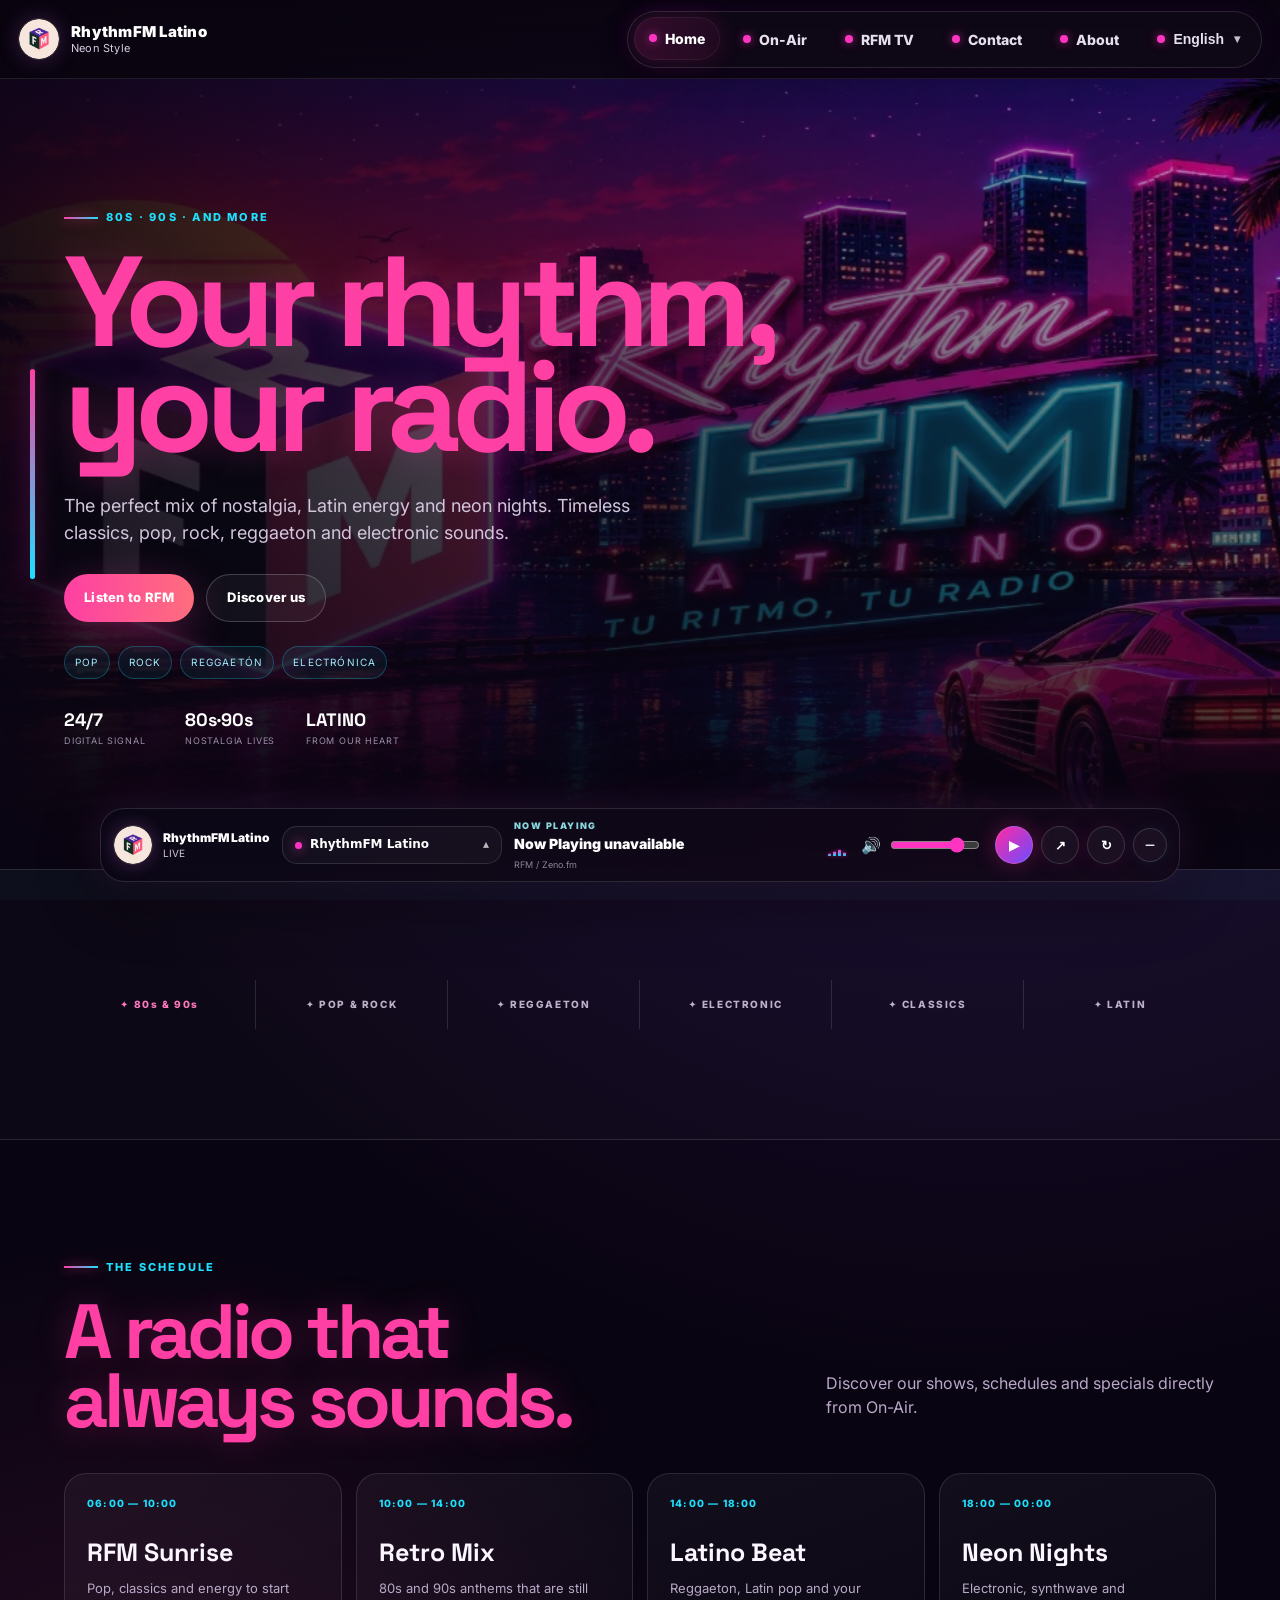
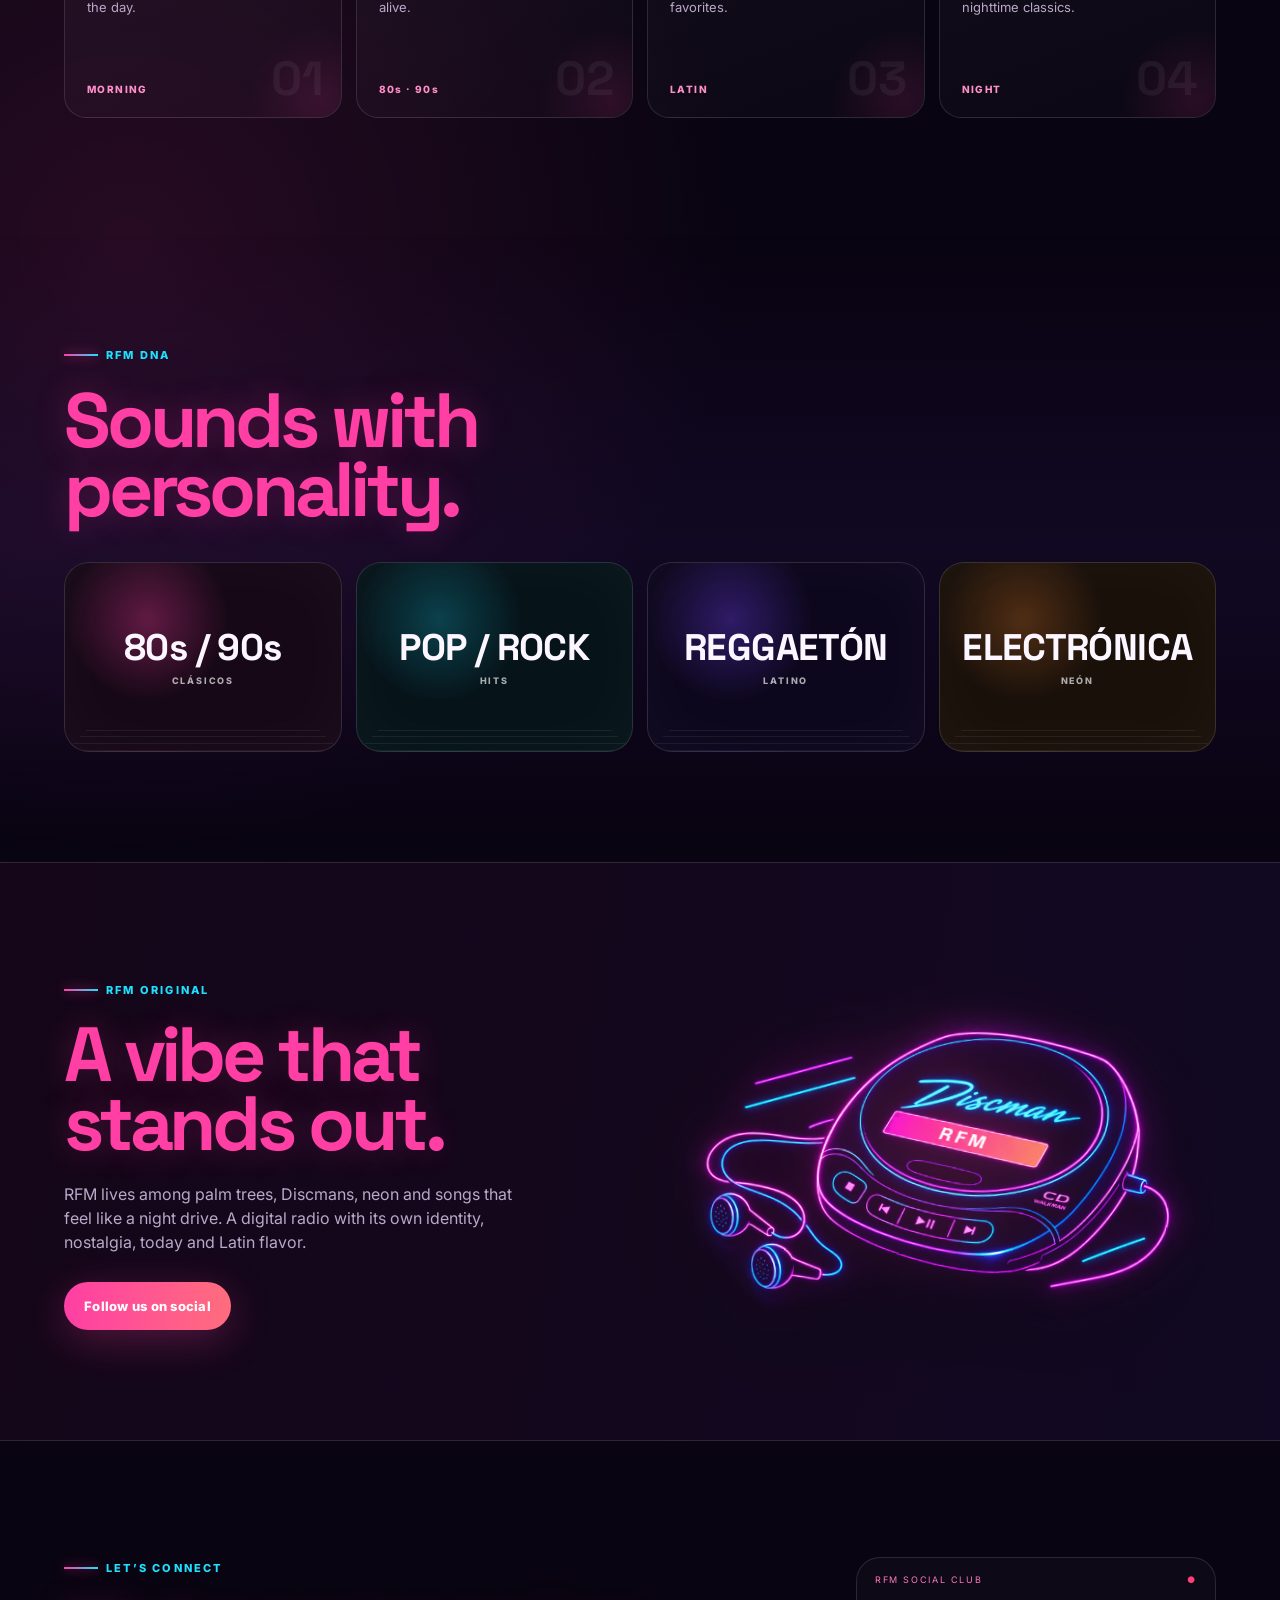
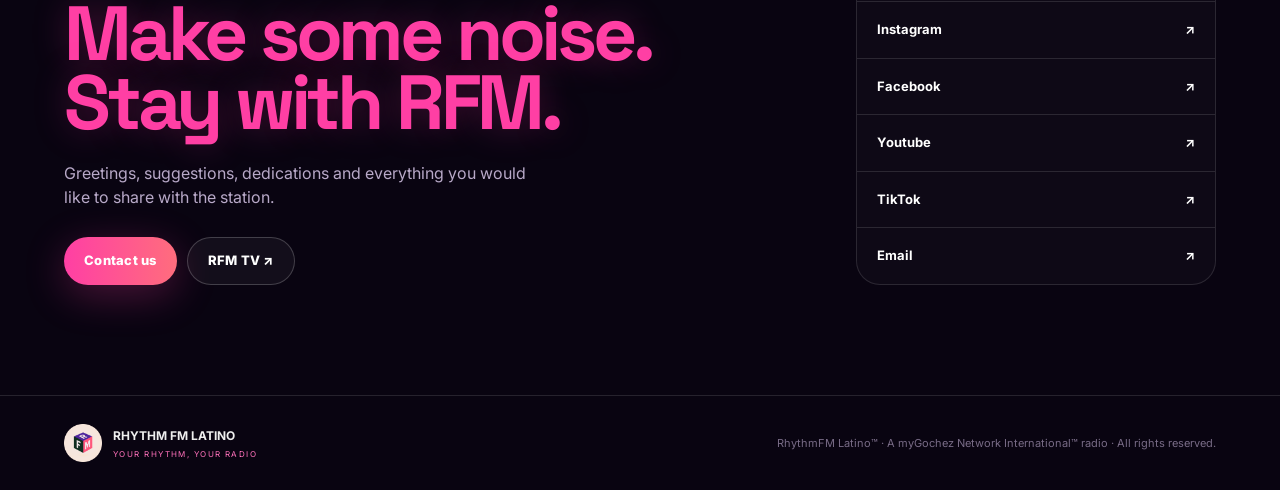
==== commit 64ae8343: "Bust cache for updated floating radio catalog" ====
--- a/index.html
+++ b/index.html
@@ -74,6 +74,6 @@
 <footer><div class="footer-brand"><img alt="RFM" src="assets/rfm-logo.png"/><div><strong>RHYTHM FM LATINO</strong><span data-i18n="footerTagline">TU RITMO, TU RADIO</span></div></div><p data-i18n="brandLegal">© 2026 <strong>RhythmFM Latino™</strong> · Una radio de <strong>myGochez Network International™</strong> · Todos los derechos reservados.</p></footer>
 <script src="home.js"></script>
 <script src="rfm-header.js"></script>
-<script src="script.js"></script><script src="rfm-floating-player.js"></script>
+<script src="script.js"></script><script src="rfm-floating-player.js?v=20261124-brstations"></script>
 </body>
 </html>
--- a/home.css
+++ b/home.css
@@ -0,0 +1,16 @@
+@import url('https://fonts.googleapis.com/css2?family=Inter:wght@400;500;600;700;800&family=Space+Grotesk:wght@400;500;600;700&display=swap');
+:root{--bg:#090411;--panel:#120820;--text:#fbf6ff;--muted:#b8a9c8;--pink:#ff3fa4;--cyan:#1de1ff;--violet:#7544ff;--orange:#ff8b35;--line:rgba(255,255,255,.12);--shadow:0 20px 80px rgba(0,0,0,.45)}
+*{box-sizing:border-box}html{scroll-behavior:smooth}body{margin:0;background:radial-gradient(circle at 78% 10%,rgba(117,68,255,.18),transparent 30%),radial-gradient(circle at 10% 50%,rgba(255,63,164,.12),transparent 28%),var(--bg);color:var(--text);font-family:Inter,system-ui,sans-serif;line-height:1.5;overflow-x:hidden}body:before{content:"";position:fixed;inset:0;pointer-events:none;background:linear-gradient(180deg,rgba(255,63,164,.04),transparent 26%,rgba(29,225,255,.03));z-index:-2}.noise{position:fixed;inset:0;opacity:.035;pointer-events:none;z-index:50;background-image:url("data:image/svg+xml,%3Csvg xmlns='http://www.w3.org/2000/svg' width='180' height='180' viewBox='0 0 180 180'%3E%3Cfilter id='n'%3E%3CfeTurbulence type='fractalNoise' baseFrequency='.9' numOctaves='3' stitchTiles='stitch'/%3E%3C/filter%3E%3Crect width='100%25' height='100%25' filter='url(%23n)' opacity='.5'/%3E%3C/svg%3E")}
+.site-header{position:sticky;top:0;z-index:40;display:flex;align-items:center;justify-content:space-between;gap:22px;padding:14px clamp(18px,4vw,64px);background:rgba(9,4,17,.68);backdrop-filter:blur(18px);border-bottom:1px solid var(--line)}.brand{display:flex;align-items:center;gap:12px;color:inherit;text-decoration:none}.brand img{width:46px;height:46px;border-radius:12px;box-shadow:0 0 26px rgba(255,63,164,.25)}.brand strong{font:800 19px/1 Space Grotesk,sans-serif;letter-spacing:-.03em}.brand strong em{color:var(--cyan);font-style:normal}.brand small{display:block;letter-spacing:.38em;color:#ff7dc2;font-size:9px;margin-top:4px}.nav{display:flex;gap:22px}.nav a{color:#ded4e8;text-decoration:none;font-size:13px;font-weight:600;position:relative}.nav a:after{content:"";position:absolute;left:0;right:100%;bottom:-8px;height:2px;background:linear-gradient(90deg,var(--pink),var(--cyan));transition:right .2s}.nav a:hover,.nav a.active{color:#fff}.nav a:hover:after,.nav a.active:after{right:0}.header-live{display:inline-flex;align-items:center;gap:8px;color:#fff;text-decoration:none;border:1px solid rgba(255,63,164,.35);background:rgba(255,63,164,.08);padding:10px 13px;border-radius:999px;font-size:10px;font-weight:800;letter-spacing:.12em}.header-live span{width:7px;height:7px;border-radius:50%;background:#ff3f78;box-shadow:0 0 10px #ff3f78}.menu{display:none;background:none;border:0;color:#fff;font-size:24px}
+.hero{min-height:790px;position:relative;display:flex;align-items:center;padding:76px clamp(18px,5vw,80px);overflow:hidden;background-image:linear-gradient(90deg,rgba(9,4,17,.91) 0%,rgba(9,4,17,.55) 48%,rgba(9,4,17,.14) 100%),linear-gradient(180deg,rgba(9,4,17,.02),rgba(9,4,17,.76)),url('assets/rfm-synthwave-bg.webp');background-size:cover;background-position:center}.hero:after{content:"";position:absolute;inset:auto 0 0;height:180px;background:linear-gradient(180deg,transparent,var(--bg));pointer-events:none}.hero-copy{position:relative;z-index:3;max-width:760px}.hero-copy:before{content:'';position:absolute;left:-34px;top:50%;transform:translateY(-50%);width:5px;height:210px;border-radius:99px;background:linear-gradient(var(--pink),var(--cyan));box-shadow:0 0 24px rgba(255,63,164,.35)}.eyebrow,.section-kicker{display:inline-flex;align-items:center;gap:8px;font-size:11px;font-weight:800;letter-spacing:.2em;color:var(--cyan);text-transform:uppercase}.eyebrow:before,.section-kicker:before{content:"";display:inline-block;width:34px;height:2px;background:linear-gradient(90deg,var(--pink),var(--cyan));box-shadow:0 0 12px rgba(255,63,164,.7)}.hero h1{font:700 clamp(72px,10vw,150px)/.82 Space Grotesk,sans-serif;letter-spacing:-.06em;margin:24px 0 32px;text-shadow:0 0 28px rgba(255,63,164,.2)}.hero h1 span,h2 span{color:var(--pink);text-shadow:0 0 35px rgba(255,63,164,.26)}.hero-lead{max-width:640px;color:#d3c6dc;font-size:clamp(15px,1.5vw,18px);margin:0 0 28px}.hero-lead strong{color:#fff}.hero-actions{display:flex;gap:12px;flex-wrap:wrap}.btn{display:inline-flex;align-items:center;justify-content:center;min-height:48px;padding:0 20px;border-radius:999px;text-decoration:none;font-weight:800;font-size:13px;letter-spacing:.02em}.btn-primary{background:linear-gradient(90deg,var(--pink),#ff6d7d);color:#fff;box-shadow:0 10px 40px rgba(255,63,164,.27)}.btn-ghost{color:#fff;border:1px solid rgba(255,255,255,.2);background:rgba(255,255,255,.045)}.btn:hover{transform:translateY(-2px)}.hero-tags{display:flex;gap:8px;flex-wrap:wrap;margin-top:24px}.hero-tags span{font-size:10px;letter-spacing:.12em;padding:8px 10px;border:1px solid rgba(29,225,255,.26);border-radius:999px;background:rgba(29,225,255,.06);color:#9eecfa}.hero-mini-stats{display:flex;gap:26px;margin-top:32px}.hero-mini-stats div{min-width:95px}.hero-mini-stats strong{display:block;font:800 18px/1 Space Grotesk;color:#fff}.hero-mini-stats span{display:block;margin-top:5px;color:#9b8daa;font-size:9px;text-transform:uppercase;letter-spacing:.09em}
+.hero-visual{display:none}.sunset-disc{display:none}.sunset-disc:after{content:"";position:absolute;inset:0;background:linear-gradient(180deg,rgba(255,255,255,.15),transparent 65%);border-radius:50%}.hero-cube{display:none}.hero-cube:before,.hero-cube:after{content:"";position:absolute;inset:0;border-radius:22px;transform:skewY(-18deg) rotate(45deg);background:linear-gradient(135deg,#4d1cad,#ff2b83);opacity:.2;filter:blur(20px)}.hero-cube img{width:100%;height:100%;object-fit:contain;border-radius:28px;position:relative;z-index:1}.neon-sign{display:none}.neon-sign-main{display:none}.neon-sign-main b{color:#18e0ff}.neon-sign-small{display:none}.hero-grid{display:none}.hero-grid:before{content:"";position:absolute;inset:0;background:repeating-linear-gradient(90deg,rgba(29,225,255,.08) 0 2px,transparent 2px 60px)}.visual-car{display:none}.visual-car:before{content:"";position:absolute;left:80px;top:-34px;width:155px;height:52px;background:linear-gradient(160deg,#f985c6,#34103d);border-radius:90% 80% 10% 10%;border:2px solid #ff66b7}.visual-car:after{content:"";position:absolute;right:19px;bottom:23px;width:42px;height:8px;background:#ffdeef;box-shadow:-190px 0 #ffdeef}.visual-badge{display:none}.visual-badge b{color:#fff;font-size:14px}
+.ticker{display:grid;grid-template-columns:repeat(6,1fr);border-top:1px solid var(--line);border-bottom:1px solid var(--line);background:rgba(255,255,255,.02)}.ticker div{padding:17px 12px;text-align:center;border-right:1px solid var(--line);font-size:10px;font-weight:800;letter-spacing:.16em;color:#bdb0c8}.ticker div:last-child{border-right:0}.ticker div:first-child{color:#ff79be}
+section{padding:110px clamp(18px,5vw,80px)}.section-head{display:flex;justify-content:space-between;gap:50px;align-items:end}.section-head.compact{align-items:center}.section-head h2,.genres h2,.contact h2,.feature-copy h2{font:700 clamp(44px,6vw,86px)/.9 Space Grotesk,sans-serif;letter-spacing:-.055em;margin:22px 0 0}.section-head>p{max-width:390px;color:var(--muted)}.live-pill{display:inline-flex;align-items:center;gap:9px;color:#ff84c7;border:1px solid rgba(255,63,164,.25);background:rgba(255,63,164,.06);padding:10px 14px;border-radius:999px;font-size:10px;font-weight:800;letter-spacing:.12em}.live-pill span{width:7px;height:7px;border-radius:50%;background:#ff3f78;box-shadow:0 0 10px #ff3f78}.player{display:grid;grid-template-columns:auto 1fr auto;align-items:center;gap:24px;margin-top:28px;padding:18px;border:1px solid var(--line);background:linear-gradient(110deg,rgba(255,63,164,.08),rgba(29,225,255,.04));border-radius:26px;box-shadow:var(--shadow)}.featured-player{padding:22px}.cover{position:relative;width:100px;height:100px}.big-cover{width:118px;height:118px}.cover img{width:100%;height:100%;object-fit:cover;border-radius:18px}.live-dot{position:absolute;left:8px;bottom:8px;font-size:9px;font-weight:800;letter-spacing:.12em;background:#0b0710;border:1px solid rgba(255,255,255,.18);padding:5px 7px;border-radius:999px;color:#ff70ba}.now h2{margin:3px 0 4px;font:700 30px/1 Space Grotesk,sans-serif}.now p{margin:0}.muted{color:var(--muted);font-size:10px;font-weight:800;letter-spacing:.18em}.meter{height:32px;display:flex;align-items:end;gap:4px;margin-top:14px}.meter span{display:block;width:7px;background:linear-gradient(180deg,var(--cyan),var(--pink));border-radius:99px;animation:bounce 850ms ease-in-out infinite}.meter span:nth-child(2){animation-delay:-650ms}.meter span:nth-child(3){animation-delay:-470ms}.meter span:nth-child(4){animation-delay:-720ms}.meter span:nth-child(5){animation-delay:-200ms}.meter span:nth-child(6){animation-delay:-560ms}.meter span:nth-child(7){animation-delay:-300ms}.meter span:nth-child(8){animation-delay:-690ms}.meter span:nth-child(9){animation-delay:-120ms}.meter span:nth-child(10){animation-delay:-510ms}.meter span:nth-child(11){animation-delay:-380ms}.meter span:nth-child(12){animation-delay:-610ms}@keyframes bounce{0%,100%{height:20%}50%{height:100%}}.controls{display:flex;align-items:center;gap:14px}.play{width:60px;height:60px;border-radius:50%;border:0;color:white;background:linear-gradient(145deg,var(--pink),var(--violet));font-size:22px;box-shadow:0 12px 35px rgba(255,63,164,.28);cursor:pointer}.controls label{display:block;font-size:10px;color:var(--muted);margin-bottom:4px}.controls input{accent-color:var(--pink);width:120px}.stream-hint{color:#82738f;font-size:11px;margin-top:10px}.stream-hint code{color:#ccb8db}
+.schedule-grid{display:grid;grid-template-columns:repeat(4,1fr);gap:14px;margin-top:38px}.schedule-grid article{min-height:245px;padding:22px;border:1px solid var(--line);border-radius:22px;background:linear-gradient(160deg,rgba(255,255,255,.045),rgba(255,255,255,.015));position:relative;overflow:hidden;transition:transform .25s,border-color .25s}.schedule-grid article:after{content:"";position:absolute;width:160px;height:160px;right:-60px;bottom:-65px;border-radius:50%;background:radial-gradient(circle,var(--pink),transparent 65%);opacity:.12}.schedule-grid article:hover{transform:translateY(-5px);border-color:rgba(29,225,255,.35)}.time{font-size:10px;letter-spacing:.12em;color:var(--cyan);font-weight:800}.schedule-grid h3{font:700 25px/1.05 Space Grotesk;margin:28px 0 10px}.schedule-grid p{color:var(--muted);font-size:13px;max-width:220px}.schedule-grid span{position:absolute;left:22px;bottom:20px;color:#ff8fca;font-size:10px;letter-spacing:.14em;font-weight:800}.schedule-grid i{position:absolute;right:17px;bottom:14px;color:rgba(255,255,255,.06);font:800 48px/1 Space Grotesk;font-style:normal}
+.genres{background:linear-gradient(180deg,transparent,rgba(117,68,255,.08),transparent)}.genre-grid{display:grid;grid-template-columns:repeat(4,1fr);gap:14px;margin-top:38px}.genre{height:190px;border-radius:25px;display:flex;align-items:center;justify-content:center;flex-direction:column;text-align:center;font-family:Space Grotesk;letter-spacing:-.04em;border:1px solid rgba(255,255,255,.14);box-shadow:inset 0 0 70px rgba(255,255,255,.03);position:relative;overflow:hidden}.genre strong{font:800 clamp(24px,3vw,37px)/1 Space Grotesk}.genre:before{content:"";position:absolute;inset:auto 0 0;height:48%;background:repeating-linear-gradient(180deg,transparent 0 13px,rgba(255,255,255,.08) 14px 15px);transform:perspective(220px) rotateX(58deg);transform-origin:bottom}.genre small{font:800 9px/1 Inter;letter-spacing:.2em;margin-top:10px;color:#fff;opacity:.65}.pink{background:radial-gradient(circle at 30% 30%,rgba(255,63,164,.32),transparent 35%),#160816}.cyan{background:radial-gradient(circle at 30% 30%,rgba(29,225,255,.22),transparent 35%),#06141a}.violet{background:radial-gradient(circle at 30% 30%,rgba(117,68,255,.33),transparent 35%),#0d071d}.orange{background:radial-gradient(circle at 30% 30%,rgba(255,139,53,.24),transparent 35%),#19100a}
+.feature-band{display:grid;grid-template-columns:1fr 1fr;gap:60px;align-items:center;background:linear-gradient(100deg,rgba(255,63,164,.05),rgba(117,68,255,.08));border-top:1px solid var(--line);border-bottom:1px solid var(--line)}.feature-copy p{color:var(--muted);max-width:470px;margin:24px 0 28px}.discman-art{position:relative;width:min(560px,100%);justify-self:center;display:flex;align-items:center;justify-content:center;transform:rotate(2deg);filter:drop-shadow(0 35px 70px rgba(0,0,0,.5))}.discman-art:before{content:"";position:absolute;inset:16% 8%;background:radial-gradient(circle,rgba(255,63,164,.18),transparent 60%);filter:blur(30px);z-index:-1}.discman-art img{display:block;width:100%;height:auto;max-height:420px;object-fit:contain;mix-blend-mode:screen;filter:drop-shadow(0 0 18px rgba(255,63,164,.16))}.discman-art:hover img{filter:drop-shadow(0 0 24px rgba(29,225,255,.22)) drop-shadow(0 0 20px rgba(255,63,164,.14))}
+.contact{display:grid;grid-template-columns:1fr 360px;gap:80px;align-items:end}.contact p{color:var(--muted);max-width:480px;margin-top:24px}.contact-actions{display:flex;gap:10px;margin-top:28px}.contact-card{border:1px solid var(--line);border-radius:24px;overflow:hidden;background:rgba(255,255,255,.025)}.contact-card-head{display:flex;justify-content:space-between;padding:15px 18px;color:#ff78c0;font-size:9px;letter-spacing:.18em;border-bottom:1px solid var(--line)}.contact-card-head b{color:#ff3f78}.social{display:flex;justify-content:space-between;padding:18px 20px;border-bottom:1px solid var(--line);color:white;text-decoration:none;font-weight:700;font-size:13px}.social:last-child{border-bottom:0}.social:hover{background:linear-gradient(90deg,rgba(255,63,164,.08),rgba(29,225,255,.06));color:var(--cyan)}
+footer{display:flex;justify-content:space-between;align-items:center;gap:30px;padding:28px clamp(18px,5vw,80px);border-top:1px solid var(--line);color:#786b86;font-size:11px}.footer-brand{display:flex;align-items:center;gap:11px}.footer-brand img{width:38px;height:38px;border-radius:10px}.footer-brand strong{display:block;color:#eee;font-size:12px}.footer-brand span{display:block;color:#ff71bb;letter-spacing:.18em;font-size:8px;margin-top:3px}
+@media(max-width:1050px){.nav{gap:15px}.header-live{display:none}.hero{min-height:760px}.hero-copy{max-width:760px}.schedule-grid,.genre-grid{grid-template-columns:repeat(2,1fr)}.feature-band{grid-template-columns:1fr}.discman-art{justify-self:start}.contact{grid-template-columns:1fr}.contact-card{width:min(100%,520px)}}
+@media(max-width:700px){.site-header{padding:12px 16px}.brand strong{font-size:16px}.nav{display:none;position:absolute;left:16px;right:16px;top:74px;flex-direction:column;gap:0;padding:10px;border:1px solid var(--line);border-radius:18px;background:rgba(9,4,17,.95);backdrop-filter:blur(16px)}.nav.open{display:flex}.nav a{padding:12px 10px}.menu{display:block}.hero{padding:62px 18px 36px;min-height:780px;background-position:62% center}.hero h1{font-size:70px}.hero-mini-stats{gap:16px}.hero-mini-stats div{min-width:0}.ticker{grid-template-columns:repeat(3,1fr)}.ticker div:nth-child(n+4){display:none}.section-head,.section-head.compact{display:grid;align-items:start}.live-pill{justify-self:start;margin-top:22px}.player{grid-template-columns:auto 1fr}.controls{grid-column:1/-1;justify-content:space-between;padding-top:8px;border-top:1px solid var(--line)}.schedule-grid,.genre-grid{grid-template-columns:1fr}.genre{height:150px}.feature-band{gap:35px}.discman-art{width:100%}.contact-actions{flex-wrap:wrap}section{padding:80px 18px}.section-head h2,.genres h2,.contact h2,.feature-copy h2{font-size:50px}footer{align-items:flex-start;flex-direction:column}}
+@media(prefers-reduced-motion:reduce){html{scroll-behavior:auto}.btn,.schedule-grid article{transition:none}.meter span{animation:none}}
--- a/rfm-header.css
+++ b/rfm-header.css
@@ -0,0 +1,39 @@
+
+/* ===== Shared RFM global header ===== */
+.rfm-global-header{position:sticky;top:0;z-index:9999;padding:7px 18px;background:linear-gradient(180deg,rgba(8,4,14,.92),rgba(8,4,14,.76));backdrop-filter:blur(18px);-webkit-backdrop-filter:blur(18px);border-bottom:1px solid rgba(255,255,255,.10);}
+.rfm-header-inner{max-width:1880px;margin:0 auto;display:flex;align-items:center;justify-content:space-between;gap:18px;min-height:64px;}
+.rfm-brand{display:flex;align-items:center;gap:11px;text-decoration:none;color:#fff;min-width:240px;}
+.rfm-brand img{width:42px;height:42px;border-radius:50%;object-fit:cover;border:1px solid rgba(255,255,255,.16);box-shadow:0 0 24px rgba(255,42,163,.20),0 0 26px rgba(25,230,255,.10);}
+.rfm-brand-copy{display:flex;flex-direction:column;line-height:1.05;}
+.rfm-brand-copy strong{font-size:15px;font-weight:900;letter-spacing:.25px;}
+.rfm-brand-copy small{font-size:11px;color:#d7cce1;margin-top:3px;letter-spacing:.2px;}
+.rfm-main-nav{display:flex;align-items:center;gap:8px;padding:6px;border:1px solid rgba(255,255,255,.12);border-radius:999px;background:rgba(16,9,24,.78);box-shadow:0 10px 30px rgba(0,0,0,.26),0 0 28px rgba(190,0,255,.08);}
+.rfm-main-nav>a,.rfm-lang-btn{display:inline-flex;align-items:center;gap:8px;border:0;background:transparent;color:#e7deec;text-decoration:none;padding:11px 15px;border-radius:999px;font-size:14px;font-weight:800;cursor:pointer;transition:transform .18s ease,background .18s ease,color .18s ease,box-shadow .18s ease;}
+.rfm-main-nav>a:hover,.rfm-main-nav>a.active,.rfm-lang.open .rfm-lang-btn{color:#fff;background:linear-gradient(90deg,rgba(255,42,163,.16),rgba(255,42,163,.08));box-shadow:0 0 24px rgba(255,42,163,.16), inset 0 0 0 1px rgba(255,255,255,.05);transform:translateY(-1px);}
+.rfm-dot{width:8px;height:8px;border-radius:50%;background:#ff35c2;box-shadow:0 0 10px rgba(255,53,194,.65);flex:0 0 auto;}
+.rfm-main-nav>a:nth-child(2) .rfm-dot{background:#ff35c2;}
+.rfm-main-nav>a:nth-child(3) .rfm-dot{background:#ff35c2;}
+.rfm-main-nav>a:nth-child(4) .rfm-dot{background:#ff35c2;}
+.rfm-main-nav>a:nth-child(5) .rfm-dot{background:#ff35c2;}
+.rfm-lang{position:relative;}
+.rfm-lang-btn{min-width:110px;justify-content:center;}
+.rfm-chevron{font-size:12px;opacity:.85;margin-left:2px;}
+.rfm-lang-menu{position:absolute;right:0;top:calc(100% + 8px);min-width:170px;padding:7px;border-radius:18px;border:1px solid rgba(255,255,255,.12);background:rgba(9,6,15,.97);box-shadow:0 22px 60px rgba(0,0,0,.48);display:none;}
+.rfm-lang.open .rfm-lang-menu{display:block;}
+.rfm-lang-menu button{width:100%;border:0;background:transparent;color:#fff;text-align:left;padding:11px 12px;border-radius:12px;font-weight:800;cursor:pointer;}
+.rfm-lang-menu button:hover{background:linear-gradient(90deg,rgba(255,42,163,.16),rgba(25,230,255,.10));}
+@media (max-width:900px){
+  .rfm-header-inner{flex-wrap:wrap;justify-content:center;}
+  .rfm-brand{min-width:auto;margin-right:auto;}
+  .rfm-main-nav{max-width:100%;overflow-x:auto;justify-content:flex-start;border-radius:24px;scrollbar-width:none;}
+  .rfm-main-nav::-webkit-scrollbar{display:none;}
+  .rfm-main-nav>a,.rfm-lang-btn{font-size:13px;padding:10px 12px;white-space:nowrap;}
+}
+@media (max-width:560px){
+  .rfm-global-header{padding:7px 10px;}
+  .rfm-header-inner{gap:10px;}
+  .rfm-brand-copy strong{font-size:14px;}
+  .rfm-brand-copy small{font-size:10px;}
+  .rfm-brand img{width:38px;height:38px;}
+  .rfm-main-nav{width:100%;}
+}
--- a/rfm-floating-player.css
+++ b/rfm-floating-player.css
@@ -0,0 +1,85 @@
+
+/* ===== RFM Global Floating Player ===== */
+.rfm-float-player{
+  position:fixed;left:50%;bottom:18px;transform:translateX(-50%);z-index:10050;
+  width:min(1080px,calc(100vw - 28px));
+  background:linear-gradient(135deg,rgba(12,8,22,.94),rgba(19,8,26,.90));
+  border:1px solid rgba(255,255,255,.13);border-radius:24px;
+  box-shadow:0 18px 60px rgba(0,0,0,.48),0 0 42px rgba(255,0,160,.12),0 0 42px rgba(0,220,255,.08);
+  backdrop-filter:blur(18px);-webkit-backdrop-filter:blur(18px);
+  color:#fff;overflow:visible;
+}
+.rfm-float-main{display:grid;grid-template-columns:auto minmax(150px,220px) minmax(220px,1fr) auto;align-items:center;gap:12px;padding:10px 12px;}
+.rfm-float-brand{display:flex;align-items:center;gap:10px;min-width:0;}
+.rfm-float-brand img{width:40px;height:40px;border-radius:50%;object-fit:cover;border:1px solid rgba(255,255,255,.15);box-shadow:0 0 18px rgba(255,42,163,.22),0 0 20px rgba(25,230,255,.1);}
+.rfm-float-brand-copy{display:flex;flex-direction:column;line-height:1.05;min-width:0;}
+.rfm-float-brand-copy strong{font-size:12px;font-weight:900;white-space:nowrap;}
+.rfm-float-brand-copy small{font-size:10px;color:#cfc5dc;margin-top:3px;white-space:nowrap;}
+.rfm-float-station{position:relative;min-width:0;}
+.rfm-float-station-btn{width:100%;display:flex;align-items:center;gap:8px;justify-content:space-between;padding:11px 12px;border-radius:15px;border:1px solid rgba(255,255,255,.12);background:rgba(255,255,255,.035);color:#fff;font:800 12px/1.1 system-ui;cursor:pointer;}
+.rfm-float-station-btn:hover,.rfm-float-station.open .rfm-float-station-btn{box-shadow:0 0 22px rgba(255,42,163,.14),inset 0 0 0 1px rgba(255,42,163,.20);}
+.rfm-float-station-label{display:flex;align-items:center;gap:8px;min-width:0;}
+.rfm-float-dot{width:7px;height:7px;border-radius:50%;background:#ff35c2;box-shadow:0 0 11px rgba(255,53,194,.75);flex:0 0 auto;}
+.rfm-float-station-name{overflow:hidden;text-overflow:ellipsis;white-space:nowrap;}
+.rfm-float-chevron{opacity:.7;}
+.rfm-float-menu{position:absolute;left:0;right:0;bottom:calc(100% + 10px);padding:8px;border-radius:18px;border:1px solid rgba(255,255,255,.12);background:rgba(9,6,15,.98);box-shadow:0 18px 50px rgba(0,0,0,.55);display:none;max-height:360px;overflow:auto;}
+.rfm-float-station.open .rfm-float-menu{display:block;}
+.rfm-float-group{padding:6px 8px 5px;color:#ff6bd6;font-size:9px;font-weight:900;letter-spacing:.15em;text-transform:uppercase;}
+.rfm-float-option{width:100%;border:0;background:transparent;color:#eee;text-align:left;padding:10px 9px;border-radius:12px;font:700 12px/1.15 system-ui;cursor:pointer;}
+.rfm-float-option:hover,.rfm-float-option.active{background:linear-gradient(90deg,rgba(255,42,163,.18),rgba(25,230,255,.10));color:#fff;}
+.rfm-float-now{min-width:0;display:flex;flex-direction:column;justify-content:center;}
+.rfm-float-kicker{font-size:9px;letter-spacing:.16em;text-transform:uppercase;color:#9ffcff;font-weight:900;opacity:.85;}
+.rfm-float-song{font-size:14px;font-weight:900;white-space:nowrap;overflow:hidden;text-overflow:ellipsis;}
+.rfm-float-artist{font-size:11px;color:#d7cce1;white-space:nowrap;overflow:hidden;text-overflow:ellipsis;margin-top:2px;}
+.rfm-float-status{font-size:9px;color:#8f8598;margin-top:2px;white-space:nowrap;overflow:hidden;text-overflow:ellipsis;}
+.rfm-float-controls{display:flex;align-items:center;gap:8px;}
+.rfm-float-play,.rfm-float-open,.rfm-float-refresh{width:38px;height:38px;border-radius:50%;border:1px solid rgba(255,255,255,.14);background:rgba(255,255,255,.04);color:#fff;display:grid;place-items:center;cursor:pointer;box-shadow:0 0 22px rgba(255,42,163,.10);font-weight:900;}
+.rfm-float-play{background:linear-gradient(135deg,#ff2aa3,#6c4cff);box-shadow:0 0 22px rgba(255,42,163,.30);}.rfm-float-play:hover,.rfm-float-open:hover,.rfm-float-refresh:hover{transform:translateY(-1px);}
+.rfm-float-vol{display:flex;align-items:center;gap:7px;padding:0 5px;}
+.rfm-float-vol input{width:90px;accent-color:#ff35c2;}
+.rfm-float-eq{display:flex;align-items:end;gap:2px;height:22px;margin-right:2px;}
+.rfm-float-eq i{display:block;width:3px;border-radius:3px;background:linear-gradient(180deg,#ff35c2,#00e5ff);box-shadow:0 0 8px rgba(255,53,194,.55);transform-origin:bottom;animation:rfmFloatEq .8s ease-in-out infinite alternate;}
+.rfm-float-eq i:nth-child(1){height:7px;animation-delay:-.2s}.rfm-float-eq i:nth-child(2){height:13px;animation-delay:-.4s}.rfm-float-eq i:nth-child(3){height:18px;animation-delay:-.1s}.rfm-float-eq i:nth-child(4){height:10px;animation-delay:-.3s}
+.rfm-float-player.is-paused .rfm-float-eq i{animation-play-state:paused;transform:scaleY(.35);}
+@keyframes rfmFloatEq{from{transform:scaleY(.45)}to{transform:scaleY(1)}}
+.rfm-float-hidden-audio{display:none;}
+@media(max-width:900px){.rfm-float-main{grid-template-columns:auto minmax(140px,1fr) auto;}.rfm-float-now{grid-column:2/4}.rfm-float-controls{grid-column:3;grid-row:1;}.rfm-float-brand{display:none;}.rfm-float-vol input{width:72px;}}
+@media(max-width:640px){.rfm-float-player{bottom:10px;width:calc(100vw - 18px);border-radius:20px}.rfm-float-main{grid-template-columns:minmax(130px,1fr) auto;gap:8px;padding:9px}.rfm-float-station{grid-column:1}.rfm-float-controls{grid-column:2;grid-row:1}.rfm-float-now{grid-column:1/-1}.rfm-float-vol input{width:65px}.rfm-float-open,.rfm-float-refresh{display:none}.rfm-float-song{font-size:13px}.rfm-float-artist{font-size:10px}}
+
+
+/* ===== RFM Floating Player — collapsed mini mode ===== */
+.rfm-float-collapse{
+  width:34px;height:34px;border-radius:50%;border:1px solid rgba(255,255,255,.14);
+  background:rgba(255,255,255,.04);color:#fff;display:grid;place-items:center;
+  cursor:pointer;font-size:18px;line-height:1;box-shadow:0 0 18px rgba(0,229,255,.08);
+}
+.rfm-float-collapse:hover{transform:translateY(-1px);box-shadow:0 0 22px rgba(255,42,163,.22),0 0 22px rgba(0,229,255,.12);}
+.rfm-float-mini{
+  position:absolute;right:0;bottom:0;width:58px;height:58px;border-radius:50%;
+  border:1px solid rgba(255,255,255,.25);background:
+    radial-gradient(circle at 35% 30%,rgba(255,53,194,.13),transparent 42%),
+    radial-gradient(circle at 70% 70%,rgba(0,229,255,.12),transparent 45%),
+    rgba(7,5,15,.96);
+  box-shadow:0 0 28px rgba(255,42,163,.16),0 0 26px rgba(0,229,255,.12),0 16px 40px rgba(0,0,0,.45);
+  display:none;align-items:center;justify-content:center;cursor:pointer;overflow:hidden;
+  transform:translate(0,0);
+}
+.rfm-float-mini::before{content:"";position:absolute;inset:5px;border-radius:50%;border:1px solid rgba(0,229,255,.75);box-shadow:0 0 10px rgba(0,229,255,.35),inset 0 0 10px rgba(255,42,163,.14);}
+.rfm-mini-ring{position:absolute;inset:2px;border-radius:50%;border:1px solid rgba(255,42,163,.60);box-shadow:0 0 10px rgba(255,42,163,.25);}
+.rfm-mini-eq{display:flex;align-items:end;gap:2px;height:12px;position:relative;z-index:2;transform:translateY(4px);}
+.rfm-mini-eq i{display:block;width:3px;border-radius:3px;background:linear-gradient(180deg,#ff35c2,#00e5ff);box-shadow:0 0 7px rgba(255,53,194,.70);animation:rfmMiniEq .75s ease-in-out infinite alternate;transform-origin:bottom;}
+.rfm-mini-eq i:nth-child(1){height:4px;animation-delay:-.18s}.rfm-mini-eq i:nth-child(2){height:9px;animation-delay:-.36s}.rfm-mini-eq i:nth-child(3){height:6px;animation-delay:-.08s}.rfm-mini-eq i:nth-child(4){height:11px;animation-delay:-.28s}
+.rfm-mini-dot{position:absolute;width:4px;height:4px;border-radius:50%;background:#ff35c2;box-shadow:0 0 8px rgba(255,53,194,.8);left:14px;bottom:12px;}
+.rfm-float-player.is-paused .rfm-mini-eq i{animation-play-state:paused;transform:scaleY(.28);}
+@keyframes rfmMiniEq{from{transform:scaleY(.35)}to{transform:scaleY(1)}}
+.rfm-float-player.is-collapsed{
+  width:58px;height:58px;border:0;background:transparent;border-radius:50%;
+  box-shadow:none;backdrop-filter:none;-webkit-backdrop-filter:none;overflow:visible;
+}
+.rfm-float-player.is-collapsed .rfm-float-main{display:none;}
+.rfm-float-player.is-collapsed .rfm-float-mini{display:flex;}
+.rfm-float-player.is-collapsed:hover .rfm-float-mini{box-shadow:0 0 34px rgba(255,42,163,.24),0 0 30px rgba(0,229,255,.16),0 18px 48px rgba(0,0,0,.52);}
+@media(max-width:640px){
+  .rfm-float-collapse{width:34px;height:34px;}
+  .rfm-float-player.is-collapsed{width:58px;height:58px;bottom:10px;right:9px;left:auto;transform:none;}
+}
